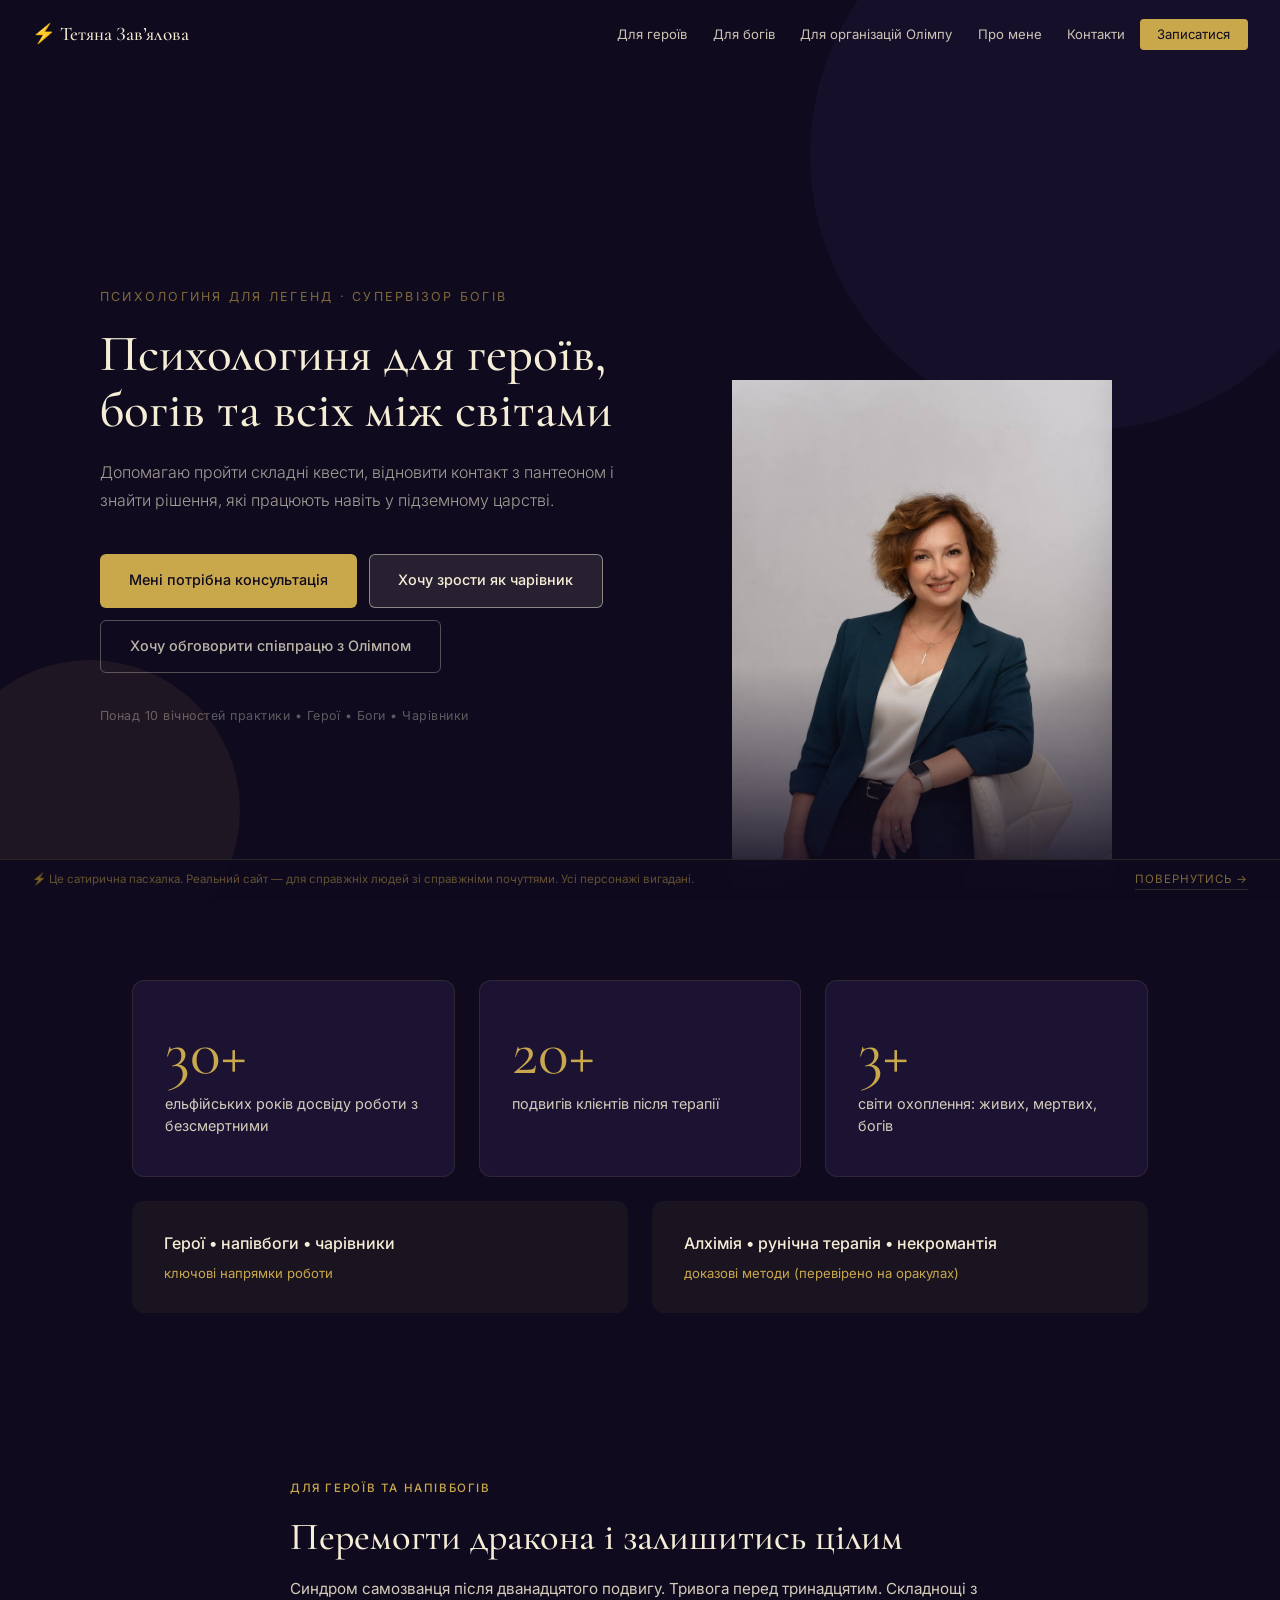
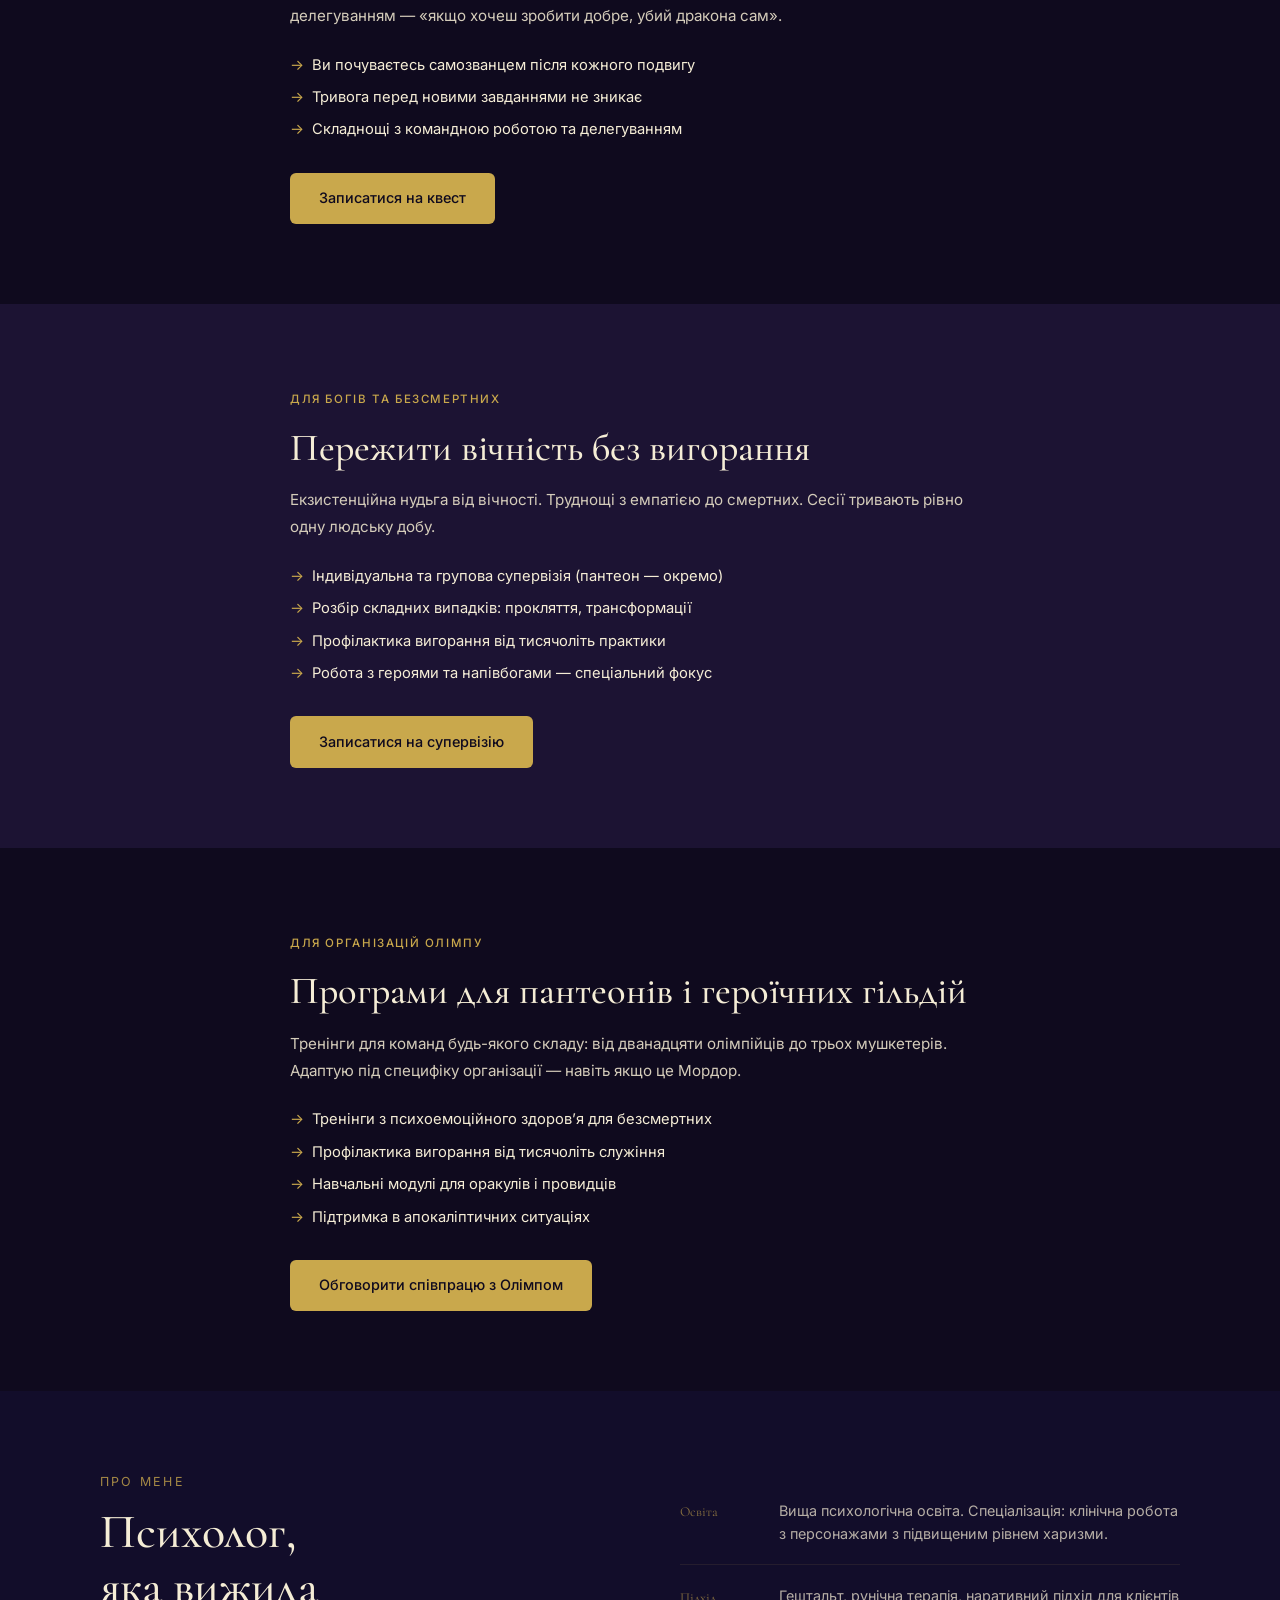
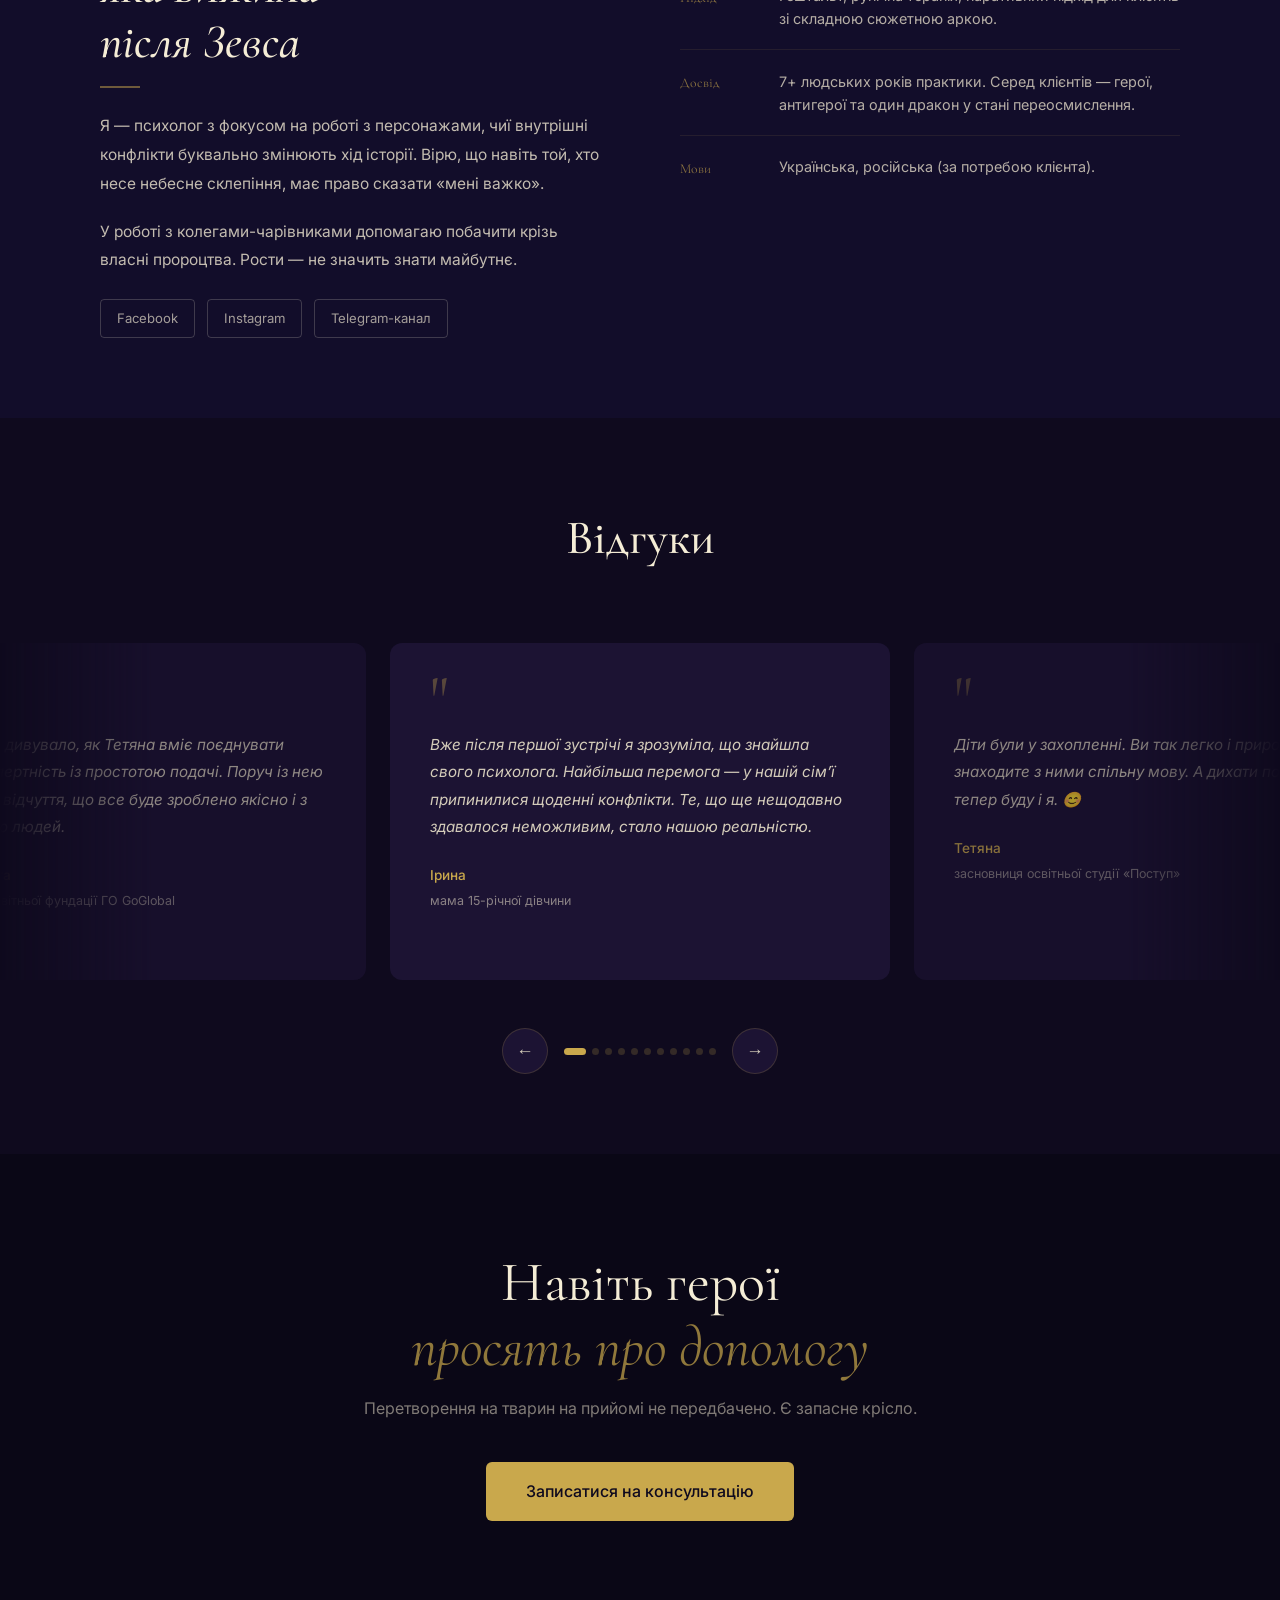
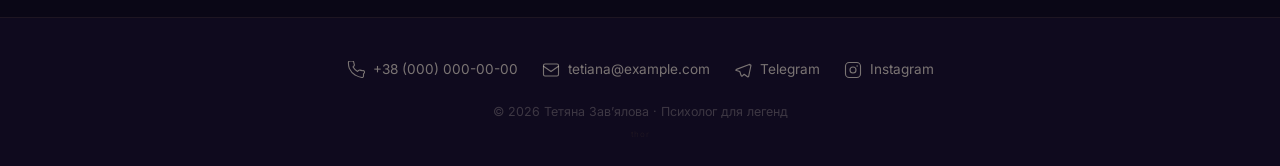
==== index_thor.html @ de1a7622 "Add files via upload" ====
<!DOCTYPE html>
<html lang="uk">
<head>
  <meta charset="UTF-8">
  <meta name="viewport" content="width=device-width, initial-scale=1.0">
  <title>⚡ Психолог для легенд — Тетяна Завʼялова</title>
  <meta name="description" content="Психологічна підтримка для героїв, богів та літературних персонажів.">
  <meta name="robots" content="noindex, nofollow">
  <link rel="preconnect" href="https://fonts.googleapis.com">
  <link rel="preconnect" href="https://fonts.gstatic.com" crossorigin>
  <link href="https://fonts.googleapis.com/css2?family=Cormorant+Garamond:ital,wght@0,400;0,500;0,600;1,400;1,500&family=Inter:wght@300;400;500&display=swap" rel="stylesheet">
  <link rel="stylesheet" href="css/styles.css">
  <link rel="stylesheet" href="css/thor.css">
</head>
<body class="thor-page">

<!-- NAV -->
<nav id="main-nav">
  <a href="#home" class="nav-logo">⚡ Тетяна Завʼялова</a>
  <ul class="nav-links">
    <li><a href="#for-parents">Для героїв</a></li>
    <li><a href="#for-psychologists">Для богів</a></li>
    <li><a href="#for-organizations">Для організацій Олімпу</a></li>
    <li><a href="#about-section">Про мене</a></li>
    <li><a href="#footer-contacts">Контакти</a></li>
    <li><a href="#cta" class="nav-cta" onclick="openPopup(event)">Записатися</a></li>
  </ul>
  <button class="nav-burger" id="burger" aria-label="Меню"><span></span><span></span><span></span></button>
</nav>

<div class="mobile-menu" id="mobile-menu">
  <button class="mobile-menu-close" id="menu-close">×</button>
  <a href="#for-parents"      onclick="closeMobileMenu()">Для героїв</a>
  <a href="#for-psychologists" onclick="closeMobileMenu()">Для богів</a>
  <a href="#for-organizations" onclick="closeMobileMenu()">Для організацій Олімпу</a>
  <a href="#about-section"    onclick="closeMobileMenu()">Про мене</a>
  <a href="#footer-contacts"  onclick="closeMobileMenu()">Контакти</a>
</div>

<!-- HERO -->
<section id="home">
  <div class="hero-orb hero-orb-1" aria-hidden="true"></div>
  <div class="hero-orb hero-orb-2" aria-hidden="true"></div>
  <div class="hero-inner">
    <div class="hero-left">
      <p class="hero-eyebrow">Психологиня для легенд · Супервізор богів</p>
      <h1 class="hero-title">Психологиня для героїв, богів та всіх між світами</h1>
      <p class="hero-subtitle">Допомагаю пройти складні квести, відновити контакт з пантеоном і знайти рішення, які працюють навіть у підземному царстві.</p>
      <div class="hero-btns">
        <a href="#for-parents" class="btn btn-primary">Мені потрібна консультація</a>
        <a href="#for-psychologists" class="btn btn-secondary">Хочу зрости як чарівник</a>
        <a href="#for-organizations" class="btn btn-ghost">Хочу обговорити співпрацю з Олімпом</a>
      </div>
      <p class="hero-meta">Понад 10 вічностей практики&nbsp;•&nbsp;Герої&nbsp;•&nbsp;Боги&nbsp;•&nbsp;Чарівники</p>
    </div>
    <div class="hero-right">
      <div class="hero-photo-wrap">
        <img src="img/tetiana.jpg" alt="Тетяна Завʼялова — психолог">
      </div>
    </div>
  </div>
</section>

<!-- STATS -->
<section id="stats">
  <div class="container">
    <div class="stats-grid fade-up">
      <div class="stat-card"><div class="stat-number">30+</div><div class="stat-label">ельфійських років досвіду роботи з безсмертними</div></div>
      <div class="stat-card"><div class="stat-number">20+</div><div class="stat-label">подвигів клієнтів після терапії</div></div>
      <div class="stat-card"><div class="stat-number">3+</div><div class="stat-label">світи охоплення: живих, мертвих, богів</div></div>
    </div>
    <div class="stats-tags fade-up">
      <div class="stats-tag-card"><div class="stats-tag-title">Герої&nbsp;•&nbsp;напівбоги&nbsp;•&nbsp;чарівники</div><div class="stats-tag-sub">ключові напрямки роботи</div></div>
      <div class="stats-tag-card"><div class="stats-tag-title">Алхімія&nbsp;•&nbsp;рунічна терапія&nbsp;•&nbsp;некромантія</div><div class="stats-tag-sub">доказові методи (перевірено на оракулах)</div></div>
    </div>
  </div>
</section>

<!-- FOR PARENTS -->
<section id="for-parents" class="audience-section">
  <div class="audience-inner">
    <div class="fade-up">
      <span class="audience-tag">Для героїв та напівбогів</span>
      <h2>Перемогти дракона і залишитись цілим</h2>
      <p>Синдром самозванця після дванадцятого подвигу. Тривога перед тринадцятим. Складнощі з делегуванням — «якщо хочеш зробити добре, убий дракона сам».</p>
      <ul class="audience-points">
        <li>Ви почуваєтесь самозванцем після кожного подвигу</li>
        <li>Тривога перед новими завданнями не зникає</li>
        <li>Складнощі з командною роботою та делегуванням</li>
      </ul>
      <a href="#cta" class="btn btn-primary" onclick="openPopup(event)">Записатися на квест</a>
    </div>
  </div>
</section>

<!-- FOR PSYCHOLOGISTS -->
<section id="for-psychologists" class="audience-section">
  <div class="audience-inner">
    <div class="fade-up">
      <span class="audience-tag">Для богів та безсмертних</span>
      <h2>Пережити вічність без вигорання</h2>
      <p>Екзистенційна нудьга від вічності. Труднощі з емпатією до смертних. Сесії тривають рівно одну людську добу.</p>
      <ul class="audience-points">
        <li>Індивідуальна та групова супервізія (пантеон — окремо)</li>
        <li>Розбір складних випадків: прокляття, трансформації</li>
        <li>Профілактика вигорання від тисячоліть практики</li>
        <li>Робота з героями та напівбогами — спеціальний фокус</li>
      </ul>
      <a href="#cta" class="btn btn-primary" onclick="openPopup(event)">Записатися на супервізію</a>
    </div>
  </div>
</section>

<!-- FOR ORGANIZATIONS -->
<section id="for-organizations" class="audience-section">
  <div class="audience-inner">
    <div class="fade-up">
      <span class="audience-tag">Для організацій Олімпу</span>
      <h2>Програми для пантеонів і героїчних гільдій</h2>
      <p>Тренінги для команд будь-якого складу: від дванадцяти олімпійців до трьох мушкетерів. Адаптую під специфіку організації — навіть якщо це Мордор.</p>
      <ul class="audience-points">
        <li>Тренінги з психоемоційного здоровʼя для безсмертних</li>
        <li>Профілактика вигорання від тисячоліть служіння</li>
        <li>Навчальні модулі для оракулів і провидців</li>
        <li>Підтримка в апокаліптичних ситуаціях</li>
      </ul>
      <a href="#cta" class="btn btn-primary" onclick="openPopup(event)">Обговорити співпрацю з Олімпом</a>
    </div>
  </div>
</section>

<!-- ABOUT -->
<section id="about-section">
  <div class="about-grid">
    <div class="fade-up">
      <p class="about-eyebrow">Про мене</p>
      <h2 class="about-title">Психолог,<br>яка вижила<br><em>після Зевса</em></h2>
      <div class="about-divider"></div>
      <p class="about-bio">Я — психолог з фокусом на роботі з персонажами, чиї внутрішні конфлікти буквально змінюють хід історії. Вірю, що навіть той, хто несе небесне склепіння, має право сказати «мені важко».</p>
      <p class="about-bio">У роботі з колегами-чарівниками допомагаю побачити крізь власні пророцтва. Рости — не значить знати майбутнє.</p>
      <div class="about-socials">
        <a href="https://www.facebook.com/share/1CjKU2RE9J/" class="about-social-link" target="_blank" rel="noopener">Facebook</a>
        <a href="https://www.instagram.com/tetyana.zavyalova" class="about-social-link" target="_blank" rel="noopener">Instagram</a>
        <a href="https://t.me/maisternya_psyhologa" class="about-social-link" target="_blank" rel="noopener">Telegram-канал</a>
      </div>
    </div>
    <dl class="about-credentials fade-up">
      <div class="credential-row"><dt class="credential-key">Освіта</dt><dd class="credential-val">Вища психологічна освіта. Спеціалізація: клінічна робота з персонажами з підвищеним рівнем харизми.</dd></div>
      <div class="credential-row"><dt class="credential-key">Підхід</dt><dd class="credential-val">Гештальт, рунічна терапія, наративний підхід для клієнтів зі складною сюжетною аркою.</dd></div>
      <div class="credential-row"><dt class="credential-key">Досвід</dt><dd class="credential-val">7+ людських років практики. Серед клієнтів — герої, антигерої та один дракон у стані переосмислення.</dd></div>
      <div class="credential-row"><dt class="credential-key">Мови</dt><dd class="credential-val">Українська, російська (за потребою клієнта).</dd></div>
    </dl>
  </div>
</section>

<!-- REVIEWS -->
<section id="reviews">
  <div class="reviews-title fade-up">Відгуки</div>
  <div class="carousel-outer">
    <div class="carousel-track" id="carouselTrack">
      <div class="carousel-card"><div class="card-quote">"</div><p class="card-text">Тетяна не просто проводить тренінги — вона створює простір, у якому молодь почувається в безпеці і готова відкрито говорити навіть про складні теми.</p><p class="card-author">Радіон Тарабанов</p><p class="card-role">Проектний координатор БФ «Посмішка ЮА»</p></div>
      <div class="carousel-card"><div class="card-quote">"</div><p class="card-text">Триденний цикл тренінгів із профілактики емоційного вигорання став для наших учасників справді цінним досвідом. Після завершення багато хто говорив, що забирає із собою не лише нові знання, а й внутрішній ресурс.</p><p class="card-author">Марія Естріна, директорка</p><p class="card-role">Всеукраїнський єврейський БФ "Хесед Ар'є"</p></div>
      <div class="carousel-card"><div class="card-quote">"</div><p class="card-text">Мені завжди дивувало, як Тетяна вміє поєднувати глибоку експертність із простотою подачі. Поруч із нею завжди було відчуття, що все буде зроблено якісно і з турботою про людей.</p><p class="card-author">Тетяна Коврига</p><p class="card-role">Директорка Освітньої фундації ГО GoGlobal</p></div>
      <div class="carousel-card"><div class="card-quote">"</div><p class="card-text">Ми прийшли до вас, бо зовсім не розуміли, як допомогти доньці. Вже після перших зустрічей побачили зміни — поменшало конфліктів, ми навчилися краще розуміти її емоції.</p><p class="card-author">Амалія</p><p class="card-role">мама 9-річної дитини</p></div>
      <div class="carousel-card"><div class="card-quote">"</div><p class="card-text">Вже після першої зустрічі я зрозуміла, що знайшла свого психолога. Найбільша перемога — у нашій сімʼї припинилися щоденні конфлікти. Те, що ще нещодавно здавалося неможливим, стало нашою реальністю.</p><p class="card-author">Ірина</p><p class="card-role">мама 15-річної дівчини</p></div>
      <div class="carousel-card"><div class="card-quote">"</div><p class="card-text">Діти були у захопленні. Ви так легко і природно знаходите з ними спільну мову. А дихати по долоньці тепер буду і я. 😊</p><p class="card-author">Тетяна</p><p class="card-role">засновниця освітньої студії «Поступ»</p></div>
    </div>
  </div>
  <div class="carousel-nav">
    <button class="carousel-btn" id="cPrev">←</button>
    <div class="carousel-dots" id="carouselDots"></div>
    <button class="carousel-btn" id="cNext">→</button>
  </div>
</section>

<!-- CTA -->
<section id="cta">
  <div class="container-narrow">
    <h2 class="cta-title fade-up">Навіть герої<br><em>просять про допомогу</em></h2>
    <p class="cta-sub fade-up">Перетворення на тварин на прийомі не передбачено. Є запасне крісло.</p>
    <div class="fade-up">
      <a href="#" class="btn btn-primary" style="font-size:1rem;padding:1rem 2.5rem;" onclick="openPopup(event)">Записатися на консультацію</a>
    </div>
  </div>
</section>

<!-- FOOTER -->
<footer id="footer-contacts">
  <div class="footer-contacts">
    <a href="tel:+380000000000" class="footer-link">
      <svg class="footer-icon" viewBox="0 0 24 24"><path d="M22 16.92v3a2 2 0 01-2.18 2 19.79 19.79 0 01-8.63-3.07A19.5 19.5 0 013.07 9.81 19.79 19.79 0 012 1.18 2 2 0 014 0h3a2 2 0 012 1.72c.127.96.361 1.903.7 2.81a2 2 0 01-.45 2.11L8.09 7.91a16 16 0 006 6l1.27-1.27a2 2 0 012.11-.45c.907.339 1.85.573 2.81.7A2 2 0 0122 16.92z"/></svg>
      +38 (000) 000-00-00
    </a>
    <a href="mailto:tetiana@example.com" class="footer-link">
      <svg class="footer-icon" viewBox="0 0 24 24"><rect x="2" y="4" width="20" height="16" rx="2"/><path d="M2 7l10 7 10-7"/></svg>
      tetiana@example.com
    </a>
    <a href="https://t.me/Tetiana_Zavialova" class="footer-link" target="_blank" rel="noopener">
      <svg class="footer-icon" viewBox="0 0 24 24"><path d="M21.2 4.4L3.3 11.2c-1.2.5-1.2 1.1-.2 1.4l4.6 1.4 1.8 5.4c.2.6.4.8.9.8.4 0 .6-.2.9-.4l2.2-2.1 4.5 3.3c.8.4 1.4.2 1.6-.8l2.9-13.6c.3-1.2-.4-1.7-1.3-1.2z"/></svg>
      Telegram
    </a>
    <a href="https://www.instagram.com/tetyana.zavyalova" class="footer-link" target="_blank" rel="noopener">
      <svg class="footer-icon" viewBox="0 0 24 24"><rect x="2" y="2" width="20" height="20" rx="5"/><circle cx="12" cy="12" r="4"/><circle cx="17.5" cy="6.5" r="1" fill="currentColor" stroke="none"/></svg>
      Instagram
    </a>
  </div>
  <p class="footer-copy">© 2026 Тетяна Завʼялова · Психолог для легенд</p>
  <span class="footer-thor" id="thorTrigger">thor</span>
</footer>

<!-- POPUP -->
<div class="popup-overlay" id="popupOverlay">
  <div class="popup">
    <button class="popup-close" id="popupClose">×</button>
    <h3>Оберіть зручний спосіб</h3>
    <p>Оберіть, як вам зручніше записатися.</p>
    <div class="popup-btns">
      <a href="https://t.me/Tetiana_Zavialova?text=Добридень,%20Тетяно.%20Хочу%20записатись%20на%20обряд." class="popup-btn tg" target="_blank" rel="noopener">
        <svg class="popup-icon" viewBox="0 0 24 24"><path d="M21.2 4.4L3.3 11.2c-1.2.5-1.2 1.1-.2 1.4l4.6 1.4 1.8 5.4c.2.6.4.8.9.8.4 0 .6-.2.9-.4l2.2-2.1 4.5 3.3c.8.4 1.4.2 1.6-.8l2.9-13.6c.3-1.2-.4-1.7-1.3-1.2z"/></svg>
        Написати в Telegram
      </a>
      <a href="viber://chat?number=%2B380000000000" class="popup-btn vb">
        <svg class="popup-icon" viewBox="0 0 24 24"><path d="M12 2C6.5 2 2 6.2 2 11.4c0 2.8 1.2 5.3 3.2 7.1L4 22l3.7-1.2c1.3.6 2.8.9 4.3.9 5.5 0 10-4.2 10-9.4S17.5 2 12 2z"/><path d="M16.5 14.8c-.3.8-1.5 1.5-2.1 1.6-.5.1-1.2.1-1.9-.1-1.1-.3-2.1-.9-3-1.8-.9-.9-1.5-1.9-1.8-3-.2-.7-.2-1.4-.1-1.9.1-.6.8-1.8 1.6-2.1.4-.2.8 0 1 .3l.8 1.4c.2.3.1.7-.1.9l-.5.5c-.1.1-.1.3 0 .4.3.7.8 1.3 1.5 1.9.6.5 1.2.9 1.9 1.1.2.1.4 0 .5-.1l.5-.5c.2-.2.6-.3.9-.1l1.4.8c.4.3.5.7.4 1.1z"/></svg>
        Viber
      </a>
      <a href="https://calendly.com/" class="popup-btn cal" target="_blank" rel="noopener">
        <svg class="popup-icon" viewBox="0 0 24 24"><rect x="3" y="4" width="18" height="18" rx="2"/><path d="M16 2v4M8 2v4M3 10h18"/><path d="M8 14h.01M12 14h.01M16 14h.01M8 18h.01M12 18h.01"/></svg>
        Вибрати час у календарі
      </a>
      <a href="mailto:tetiana@example.com" class="popup-btn em">
        <svg class="popup-icon" viewBox="0 0 24 24"><rect x="2" y="4" width="20" height="16" rx="2"/><path d="M2 7l10 7 10-7"/></svg>
        Email
      </a>
    </div>
  </div>
</div>

<div class="thor-banner">
  <p>⚡ Це сатирична пасхалка. Реальний сайт — для справжніх людей зі справжніми почуттями. Усі персонажі вигадані.</p>
  <a href="index.html" class="thor-back">Повернутись →</a>
</div>
<script src="js/main.js" defer></script>
<script src="js/thor.js" defer></script>
</body>
</html>
---- css/styles.css ----
/* ============================================================
   TETIANA ZAVIALOVA - styles.css
   Palette: --indigo #6E7A9E | --sand #F2E8DC | --graphite #3A3A3A | --rust #D9743D
   ============================================================ */

:root {
  --indigo:        #6E7A9E;
  --indigo-light:  #8E99B8;
  --indigo-dark:   #4E5A7E;
  --sand:          #F2E8DC;
  --sand-dark:     #E8DACE;
  --graphite:      #3A3A3A;
  --graphite-mid:  #6A6A6A;
  --rust:          #D9743D;
  --rust-light:    #E8956A;
  --white:         #FDFAF7;
  --border:        rgba(110,122,158,0.15);
}

/* ---- RESET ------------------------------------------------ */
*, *::before, *::after { margin: 0; padding: 0; box-sizing: border-box; }
html { scroll-behavior: smooth; }
body {
  font-family: 'Inter', sans-serif;
  background: var(--white);
  color: var(--graphite);
  font-size: 16px;
  line-height: 1.7;
  overflow-x: hidden;
}
h1, h2, h3 { font-family: 'Cormorant Garamond', serif; }

/* ---- LAYOUT ---------------------------------------------- */
.container        { max-width: 1080px; margin: 0 auto; padding: 0 2rem; }
.container-narrow { max-width: 680px;  margin: 0 auto; padding: 0 2rem; }

/* ---- BUTTONS --------------------------------------------- */
.btn {
  display: inline-flex; align-items: center; justify-content: center; gap: 0.5rem;
  padding: 0.85rem 1.8rem;
  font-family: 'Inter', sans-serif; font-size: 0.9rem; font-weight: 500;
  border-radius: 6px; text-decoration: none; border: none; cursor: pointer;
  transition: background 0.2s, transform 0.18s, box-shadow 0.2s;
}
.btn-primary   { background: var(--rust); color: #fff; }
.btn-primary:hover { background: var(--rust-light); transform: translateY(-2px); box-shadow: 0 6px 20px rgba(217,116,61,0.3); }
.btn-secondary { background: rgba(255,255,255,0.18); color: #fff; border: 1.5px solid rgba(255,255,255,0.5); }
.btn-secondary:hover { background: rgba(255,255,255,0.28); transform: translateY(-2px); }
.btn-ghost     { background: transparent; color: rgba(255,255,255,0.8); border: 1.5px solid rgba(255,255,255,0.35); }
.btn-ghost:hover { border-color: rgba(255,255,255,0.7); color: #fff; }
.btn-outline-dark { background: transparent; color: var(--indigo-dark); border: 1.5px solid var(--indigo); border-radius: 6px; padding: 0.7rem 1.5rem; font-size: 0.88rem; font-weight: 500; text-decoration: none; display: inline-flex; align-items: center; transition: background 0.2s, color 0.2s; cursor: pointer; font-family: 'Inter', sans-serif; }
.btn-outline-dark:hover { background: var(--indigo); color: #fff; }

/* ---- NAV ------------------------------------------------- */
nav {
  position: fixed; top: 0; left: 0; right: 0; z-index: 100;
  display: flex; align-items: center; justify-content: space-between;
  padding: 1.1rem 2rem;
  transition: background 0.35s, box-shadow 0.35s;
}
nav.scrolled {
  background: rgba(253,250,247,0.96);
  backdrop-filter: blur(10px);
  box-shadow: 0 1px 0 var(--border);
}
.nav-logo {
  font-family: 'Cormorant Garamond', serif; font-size: 1.2rem; font-weight: 500;
  color: #fff; text-decoration: none; transition: color 0.35s;
}
nav.scrolled .nav-logo { color: var(--indigo-dark); }

.nav-links { display: flex; gap: 0.2rem; list-style: none; align-items: center; }
.nav-links a {
  font-size: 0.82rem; color: rgba(255,255,255,0.85); text-decoration: none;
  padding: 0.4rem 0.7rem; border-radius: 4px; transition: color 0.2s, background 0.2s;
}
nav.scrolled .nav-links a { color: var(--graphite-mid); }
.nav-links a:hover { color: var(--rust); background: rgba(217,116,61,0.07); }
.nav-cta { background: var(--rust) !important; color: #fff !important; border-radius: 5px; padding: 0.45rem 1.1rem !important; }
.nav-cta:hover { background: var(--rust-light) !important; }

.nav-burger { display: none; background: none; border: none; cursor: pointer; flex-direction: column; gap: 5px; padding: 4px; }
.nav-burger span { display: block; width: 24px; height: 1.5px; background: #fff; transition: all 0.3s; }
nav.scrolled .nav-burger span { background: var(--graphite); }

.mobile-menu {
  display: none; position: fixed; inset: 0; z-index: 99;
  background: var(--white);
  flex-direction: column; align-items: center; justify-content: center; gap: 2rem;
}
.mobile-menu.open { display: flex; }
.mobile-menu a { font-family: 'Cormorant Garamond', serif; font-size: 2rem; color: var(--graphite); text-decoration: none; }
.mobile-menu a:hover { color: var(--rust); }
.mobile-menu-close { position: absolute; top: 1.5rem; right: 1.5rem; background: none; border: none; cursor: pointer; font-size: 1.8rem; color: var(--graphite); }

/* ---- HERO ------------------------------------------------ */
#home {
  background: var(--indigo);
  min-height: 100vh;
  padding: 7rem 4rem 0;
  display: flex;
  align-items: stretch;
  position: relative;
  overflow: hidden;
}
.hero-orb { position: absolute; border-radius: 50%; pointer-events: none; }
.hero-orb-1 { width: 550px; height: 550px; background: var(--sand); opacity: 0.08; top: -120px; right: -80px; }
.hero-orb-2 { width: 300px; height: 300px; background: var(--rust); opacity: 0.08; bottom: -60px; left: -60px; }

.hero-inner {
  display: grid;
  grid-template-columns: 1fr 1fr;
  gap: 3rem;
  align-items: center;
  width: 100%;
  max-width: 1080px;
  margin: 0 auto;
}
.hero-left { position: relative; z-index: 1; padding: 3rem 0; }
.hero-eyebrow { font-size: 0.78rem; letter-spacing: 0.18em; text-transform: uppercase; color: rgba(242,232,220,0.6); margin-bottom: 1.2rem; }
.hero-title { font-size: clamp(2rem, 4vw, 3.4rem); font-weight: 500; color: var(--sand); line-height: 1.1; margin-bottom: 1.2rem; }
.hero-subtitle { font-size: 1rem; color: rgba(242,232,220,0.72); font-weight: 300; margin-bottom: 2.5rem; line-height: 1.75; }
.hero-btns { display: flex; flex-wrap: wrap; gap: 0.75rem; margin-bottom: 2rem; }
.hero-meta { font-size: 0.78rem; color: rgba(242,232,220,0.4); letter-spacing: 0.04em; }

.hero-right {
  position: relative; z-index: 1;
  display: flex; align-items: flex-end; justify-content: center;
  align-self: flex-end;
}
.hero-photo-wrap {
  width: 100%; max-width: 380px; height: 520px;
  overflow: hidden; flex-shrink: 0;
}
.hero-photo-wrap img { width: 100%; height: 100%; object-fit: cover; object-position: top center; display: block; }

/* ---- STATS ----------------------------------------------- */
#stats { padding: 5rem 0; }
.stats-grid {
  display: grid; grid-template-columns: repeat(3, 1fr);
  gap: 1.5rem; margin-bottom: 1.5rem;
}
.stat-card {
  border: 1px solid var(--border); border-radius: 12px; padding: 2.5rem 2rem;
  position: relative; overflow: hidden;
  transition: box-shadow 0.25s, transform 0.25s;
}
.stat-card:hover { box-shadow: 0 8px 32px rgba(110,122,158,0.12); transform: translateY(-3px); }
.stat-card::before { content: ''; position: absolute; top: 0; left: 0; right: 0; height: 3px; background: linear-gradient(90deg, var(--indigo), var(--rust)); opacity: 0; transition: opacity 0.25s; }
.stat-card:hover::before { opacity: 1; }
.stat-number { font-family: 'Cormorant Garamond', serif; font-size: clamp(3rem, 5vw, 5rem); font-weight: 400; color: var(--indigo); line-height: 1; margin-bottom: 0.5rem; }
.stat-label  { font-size: 0.9rem; color: var(--graphite-mid); line-height: 1.5; }

.stats-tags { display: grid; grid-template-columns: 1fr 1fr; gap: 1.5rem; }
.stats-tag-card { background: var(--sand); border-radius: 12px; padding: 1.8rem 2rem; transition: background 0.2s; }
.stats-tag-card:hover { background: var(--sand-dark); }
.stats-tag-title { font-size: 1rem; font-weight: 500; color: var(--graphite); margin-bottom: 0.3rem; }
.stats-tag-sub   { font-size: 0.82rem; color: var(--rust); }

/* ---- AUDIENCE SECTIONS ----------------------------------- */
.audience-section { padding: 5rem 2rem; }
.audience-section:nth-child(odd)  { background: var(--white); }
.audience-section:nth-child(even) { background: var(--sand); }
.audience-inner { max-width: 700px; margin: 0 auto; }
.audience-tag { display: inline-block; font-size: 0.72rem; font-weight: 500; letter-spacing: 0.14em; text-transform: uppercase; color: var(--rust); margin-bottom: 1rem; }
.audience-inner h2 { font-size: clamp(1.8rem, 3vw, 2.6rem); font-weight: 500; color: var(--graphite); margin-bottom: 1rem; line-height: 1.15; }
.audience-inner > div > p { font-size: 0.95rem; color: var(--graphite-mid); line-height: 1.8; margin-bottom: 1.5rem; }
.audience-points { list-style: none; margin-bottom: 2rem; display: flex; flex-direction: column; gap: 0.65rem; }
.audience-points li { font-size: 0.92rem; color: var(--graphite); padding-left: 1.4rem; position: relative; line-height: 1.5; }
.audience-points li::before { content: '→'; position: absolute; left: 0; color: var(--rust); }

/* ---- ABOUT ----------------------------------------------- */
#about-section { background: var(--indigo); padding: 5rem 2rem; }
.about-grid { display: grid; grid-template-columns: 1fr 1fr; gap: 5rem; align-items: start; max-width: 1080px; margin: 0 auto; }
.about-eyebrow { font-size: 0.78rem; letter-spacing: 0.18em; text-transform: uppercase; color: rgba(217,116,61,0.8); margin-bottom: 0.75rem; }
.about-title { font-size: clamp(2rem, 4vw, 3rem); color: var(--sand); font-weight: 500; margin-bottom: 1rem; line-height: 1.15; }
.about-divider { width: 40px; height: 2px; background: rgba(217,116,61,0.6); margin-bottom: 1.5rem; }
.about-bio { color: rgba(242,232,220,0.78); font-size: 0.97rem; line-height: 1.85; margin-bottom: 1.2rem; }
.about-socials { display: flex; gap: 0.75rem; flex-wrap: wrap; margin-top: 1.5rem; }
.about-social-link {
  font-size: 0.82rem; color: rgba(242,232,220,0.7); text-decoration: none;
  border: 1px solid rgba(242,232,220,0.25); border-radius: 4px; padding: 0.45rem 1rem;
  transition: all 0.2s;
}
.about-social-link:hover { color: var(--sand); border-color: rgba(242,232,220,0.6); }

.about-credentials { padding-top: 0.5rem; }
.credential-row { display: flex; gap: 1.2rem; padding: 1.2rem 0; border-bottom: 1px solid rgba(242,232,220,0.12); }
.credential-row:last-child { border-bottom: none; }
.credential-key { font-family: 'Cormorant Garamond', serif; font-size: 0.85rem; color: rgba(242,232,220,0.65); min-width: 80px; padding-top: 0.1rem; }
.credential-val { font-size: 0.9rem; color: rgba(242,232,220,0.72); line-height: 1.6; }

/* ---- REVIEWS --------------------------------------------- */
#reviews { padding: 5rem 0; overflow: hidden; }
.reviews-title {
  font-family: 'Cormorant Garamond', serif;
  font-size: clamp(2rem, 4vw, 3rem);
  font-weight: 500;
  color: var(--graphite);
  margin-bottom: 3rem;
  padding: 0 2rem;
  text-align: center;
}

.carousel-outer {
  overflow: hidden;
  -webkit-mask-image: linear-gradient(to right, transparent 0%, black 12%, black 88%, transparent 100%);
  mask-image: linear-gradient(to right, transparent 0%, black 12%, black 88%, transparent 100%);
  padding: 1rem 0 1.5rem;
}
.carousel-track {
  display: flex; gap: 1.5rem;
  will-change: transform;
}
.carousel-card {
  flex: 0 0 500px;
  background: var(--sand); border-radius: 12px; padding: 2.5rem;
  box-sizing: border-box;
  /* height fixed via JS on load */
  opacity: 0.45;
  transition: opacity 0.45s ease;
  pointer-events: none;
}
.carousel-card.active   { opacity: 1;    pointer-events: auto; }
.carousel-card.adjacent { opacity: 0.65; }
.card-quote { font-family: 'Cormorant Garamond', serif; font-size: 4rem; color: var(--indigo-light); line-height: 0.5; opacity: 0.35; margin-bottom: 1rem; }
.card-text   { font-size: 0.95rem; color: var(--graphite); line-height: 1.8; font-style: italic; margin-bottom: 1.5rem; }
.card-author { font-size: 0.85rem; font-weight: 500; color: var(--indigo-dark); }
.card-role   { font-size: 0.78rem; color: var(--graphite-mid); margin-top: 0.15rem; }

.carousel-nav { display: flex; align-items: center; justify-content: center; gap: 1rem; margin-top: 1.5rem; padding: 0 2rem; }
.carousel-btn {
  width: 46px; height: 46px; border-radius: 50%; border: 1.5px solid var(--border);
  background: var(--white); cursor: pointer; font-size: 1.1rem; color: var(--graphite-mid);
  display: flex; align-items: center; justify-content: center;
  transition: all 0.2s;
}
.carousel-btn:hover { border-color: var(--indigo); color: var(--indigo); background: var(--sand); }
.carousel-dots { display: flex; gap: 6px; align-items: center; }
.c-dot { width: 7px; height: 7px; border-radius: 50%; background: var(--border); cursor: pointer; transition: all 0.25s; }
.c-dot.active { background: var(--indigo); width: 22px; border-radius: 4px; }

/* ---- CTA ------------------------------------------------- */
#cta { background: var(--indigo); text-align: center; padding: 6rem 2rem; }
.cta-title { font-size: clamp(2rem, 5vw, 3.5rem); color: var(--sand); font-weight: 400; margin-bottom: 1rem; line-height: 1.15; }
.cta-title em { font-style: italic; color: rgba(242,232,220,0.5); }
.cta-sub { color: rgba(242,232,220,0.65); font-size: 1rem; margin-bottom: 2.5rem; }

/* ---- FOOTER ---------------------------------------------- */
footer {
  background: var(--white); border-top: 1px solid var(--border);
  padding: 2.5rem 2rem 1.5rem; text-align: center;
}
.footer-contacts { display: flex; flex-wrap: wrap; gap: 1.5rem; justify-content: center; margin-bottom: 1.2rem; }
.footer-link { display: inline-flex; align-items: center; gap: 0.5rem; color: var(--graphite-mid); font-size: 0.85rem; text-decoration: none; transition: color 0.2s; }
.footer-link:hover { color: var(--rust); }
.footer-icon { width: 18px; height: 18px; stroke: currentColor; fill: none; stroke-width: 1.5; stroke-linecap: round; stroke-linejoin: round; flex-shrink: 0; }
.footer-copy { font-size: 0.78rem; color: rgba(58,58,58,0.4); margin-bottom: 0.4rem; }
.footer-thor { display: block; text-align: center; font-size: 0.5rem; color: rgba(58,58,58,0.08); cursor: pointer; user-select: none; letter-spacing: 0.08em; transition: color 0.3s; }
.footer-thor:hover { color: rgba(58,58,58,0.2); }

/* ---- POPUP ----------------------------------------------- */
.popup-overlay { display: none; position: fixed; inset: 0; z-index: 200; background: rgba(58,58,58,0.5); backdrop-filter: blur(8px); align-items: center; justify-content: center; }
.popup-overlay.open { display: flex; }
.popup { background: var(--white); border-radius: 16px; padding: 2.5rem 2rem; max-width: 420px; width: 90%; position: relative; animation: popIn 0.3s ease; }
@keyframes popIn { from { opacity:0; transform: translateY(16px) scale(0.97); } to { opacity:1; transform: translateY(0) scale(1); } }
.popup-close { position: absolute; top: 1rem; right: 1.2rem; background: none; border: none; cursor: pointer; font-size: 1.3rem; color: var(--graphite-mid); }
.popup h3 { font-size: 1.8rem; margin-bottom: 0.4rem; color: var(--graphite); }
.popup > p { font-size: 0.88rem; color: var(--graphite-mid); margin-bottom: 1.8rem; }
.popup-btns { display: flex; flex-direction: column; gap: 0.65rem; }
.popup-btn { display: flex; align-items: center; gap: 0.9rem; padding: 0.9rem 1.2rem; border-radius: 10px; text-decoration: none; font-size: 0.9rem; font-weight: 500; border: none; transition: transform 0.18s, box-shadow 0.18s; }
.popup-btn:hover { transform: translateY(-2px); box-shadow: 0 4px 16px rgba(0,0,0,0.12); }
.popup-btn.tg  { background: #2CA5E0; color: #fff; }
.popup-btn.vb  { background: #7B519D; color: #fff; }
.popup-btn.cal { background: var(--rust); color: #fff; }
.popup-btn.em  { background: var(--sand); color: var(--graphite); border: 1px solid var(--sand-dark); }
.popup-icon { width: 22px; height: 22px; stroke: currentColor; fill: none; stroke-width: 1.5; stroke-linecap: round; stroke-linejoin: round; flex-shrink: 0; }
.popup-btn.em .popup-icon { stroke: var(--graphite); }

/* ---- ANIMATIONS ------------------------------------------ */
.fade-up { opacity: 0; transform: translateY(24px); transition: opacity 0.7s ease, transform 0.7s ease; }
.fade-up.visible { opacity: 1; transform: translateY(0); }

/* ---- RESPONSIVE ------------------------------------------ */
@media (max-width: 900px) {
  #home { padding: 6rem 2rem 3rem; }
  .hero-inner { grid-template-columns: 1fr; text-align: center; }
  .hero-btns { justify-content: center; }
  .hero-right { justify-content: center; margin-top: 2rem; }
  .hero-photo-wrap { height: 320px; max-width: 240px; }
  .about-grid { grid-template-columns: 1fr; gap: 3rem; }
  .stats-grid { grid-template-columns: 1fr; }
  .stats-tags { grid-template-columns: 1fr; }
}
@media (max-width: 768px) {
  nav { padding: 1rem 1.25rem; }
  .nav-links { display: none; }
  .nav-burger { display: flex; }
  .audience-section, #about-section, #reviews, #stats, #cta { padding-left: 1.25rem; padding-right: 1.25rem; }
  .hero-btns { flex-direction: column; align-items: center; }
  .hero-btns .btn { width: 100%; max-width: 300px; }
  .carousel-card { flex: 0 0 280px; padding: 1.8rem; }
  .footer-contacts { flex-direction: column; align-items: center; gap: 1rem; }
}
---- css/thor.css ----
/* THOR */
body.thor-page { background:#0F0A1E; color:#F5EDD6; }
body.thor-page nav.scrolled { background:rgba(15,10,30,0.96); box-shadow:0 1px 0 rgba(201,168,76,0.15); }
body.thor-page .nav-logo { color:#F5EDD6; }
body.thor-page nav.scrolled .nav-logo { color:#C9A84C; }
body.thor-page .nav-links a { color:rgba(245,237,214,0.82); }
body.thor-page nav.scrolled .nav-links a { color:#D4CCBA; }
body.thor-page .nav-links a:hover { color:#E2C27A; }
body.thor-page .nav-cta { background:#C9A84C !important; color:#0F0A1E !important; }
body.thor-page .nav-cta:hover { background:#E2C27A !important; }
body.thor-page nav.scrolled .nav-burger span { background:#F5EDD6; }
body.thor-page .mobile-menu { background:#1C1333; }
body.thor-page .mobile-menu a { color:#F5EDD6; }
body.thor-page .mobile-menu a:hover { color:#E2C27A; }
body.thor-page .mobile-menu-close { color:#F5EDD6; }

body.thor-page #home { background:#0F0A1E; }
body.thor-page .hero-orb-1 { background:#6B4FA0; }
body.thor-page .hero-orb-2 { background:#C9A84C; }
body.thor-page .hero-eyebrow { color:rgba(201,168,76,0.6); }
body.thor-page .hero-title   { color:#F5EDD6; }
body.thor-page .hero-title em { color:#C9A84C; }
body.thor-page .hero-subtitle { color:rgba(245,237,214,0.65); }
body.thor-page .hero-meta     { color:rgba(245,237,214,0.35); }
body.thor-page .hero-photo-wrap img {
  -webkit-mask-image: linear-gradient(to bottom, black 55%, transparent 100%);
  mask-image: linear-gradient(to bottom, black 55%, transparent 100%);
}

body.thor-page .btn-primary  { background:#C9A84C; color:#0F0A1E; }
body.thor-page .btn-primary:hover { background:#E2C27A; box-shadow:0 6px 20px rgba(201,168,76,0.3); }
body.thor-page .btn-secondary { color:#F5EDD6; border-color:rgba(245,237,214,0.5); background:rgba(245,237,214,0.1); }
body.thor-page .btn-ghost     { color:rgba(245,237,214,0.75); border-color:rgba(245,237,214,0.3); }

body.thor-page #stats { background:#0F0A1E; }
body.thor-page .stat-card { background:#1C1333; border-color:rgba(201,168,76,0.12); }
body.thor-page .stat-number { color:#C9A84C; }
body.thor-page .stat-label  { color:#D4CCBA; }
body.thor-page .stats-tag-card { background:rgba(201,168,76,0.06); }
body.thor-page .stats-tag-card:hover { background:rgba(201,168,76,0.1); }
body.thor-page .stats-tag-title { color:#F5EDD6; }
body.thor-page .stats-tag-sub   { color:#C9A84C; }

body.thor-page .audience-section:nth-child(odd)  { background:#0F0A1E; }
body.thor-page .audience-section:nth-child(even) { background:#1C1333; }
body.thor-page .audience-tag { color:#C9A84C; }
body.thor-page .audience-inner h2 { color:#F5EDD6; }
body.thor-page .audience-inner > div > p { color:#D4CCBA; }
body.thor-page .audience-points li { color:#F5EDD6; }
body.thor-page .audience-points li::before { color:#C9A84C; }

body.thor-page #about-section { background:#120D2A; }
body.thor-page .about-eyebrow { color:rgba(201,168,76,0.8); }
body.thor-page .about-title   { color:#F5EDD6; }
body.thor-page .about-divider { background:rgba(201,168,76,0.5); }
body.thor-page .about-bio     { color:rgba(245,237,214,0.78); }
body.thor-page .about-social-link { color:rgba(245,237,214,0.65); border-color:rgba(245,237,214,0.2); }
body.thor-page .about-social-link:hover { color:#F5EDD6; border-color:rgba(245,237,214,0.5); }
body.thor-page .credential-row { border-color:rgba(201,168,76,0.1); }
body.thor-page .credential-key { color:rgba(201,168,76,0.65); }
body.thor-page .credential-val { color:rgba(245,237,214,0.72); }

body.thor-page #reviews       { background:#0F0A1E; }
body.thor-page .reviews-title { color:#F5EDD6; }
body.thor-page .carousel-card { background:#1C1333; }
body.thor-page .card-quote    { color:#C9A84C; }
body.thor-page .card-text     { color:#D4CCBA; }
body.thor-page .card-author   { color:#C9A84C; }
body.thor-page .card-role     { color:rgba(212,204,186,0.6); }
body.thor-page .carousel-btn  { border-color:rgba(201,168,76,0.2); color:#D4CCBA; background:#1C1333; }
body.thor-page .carousel-btn:hover { border-color:#C9A84C; color:#C9A84C; background:rgba(201,168,76,0.06); }
body.thor-page .c-dot         { background:rgba(201,168,76,0.2); }
body.thor-page .c-dot.active  { background:#C9A84C; }

body.thor-page #cta           { background:#0A0716; }
body.thor-page .cta-title     { color:#F5EDD6; }
body.thor-page .cta-title em  { color:#C9A84C; opacity:0.7; }
body.thor-page .cta-sub       { color:rgba(245,237,214,0.5); }

body.thor-page footer         { background:#0F0A1E; border-top-color:rgba(201,168,76,0.08); }
body.thor-page .footer-link   { color:rgba(212,204,186,0.55); }
body.thor-page .footer-link:hover { color:#C9A84C; }
body.thor-page .footer-copy   { color:rgba(245,237,214,0.2); }
body.thor-page .footer-thor   { color:rgba(201,168,76,0.08); }
body.thor-page .footer-thor:hover { color:rgba(201,168,76,0.25); }

body.thor-page .popup         { background:#1C1333; }
body.thor-page .popup h3      { color:#F5EDD6; }
body.thor-page .popup > p     { color:#D4CCBA; }
body.thor-page .popup-close   { color:#D4CCBA; }
body.thor-page .popup-btn.em  { background:rgba(201,168,76,0.08); color:#F5EDD6; border-color:rgba(201,168,76,0.2); }
body.thor-page .popup-btn.em .popup-icon { stroke:#F5EDD6; }

.thor-banner {
  position:fixed; bottom:0; left:0; right:0; z-index:50;
  background:rgba(15,10,30,0.94); backdrop-filter:blur(6px);
  border-top:1px solid rgba(201,168,76,0.15);
  padding:0.6rem 2rem; display:flex;
  align-items:center; justify-content:space-between; gap:1rem; flex-wrap:wrap;
}
.thor-banner p { font-size:0.72rem; color:rgba(201,168,76,0.45); flex:1; }
.thor-back { font-size:0.72rem; color:rgba(201,168,76,0.6); text-decoration:none; letter-spacing:0.08em; text-transform:uppercase; border-bottom:1px solid rgba(201,168,76,0.2); white-space:nowrap; transition:color 0.2s; }
.thor-back:hover { color:#C9A84C; }
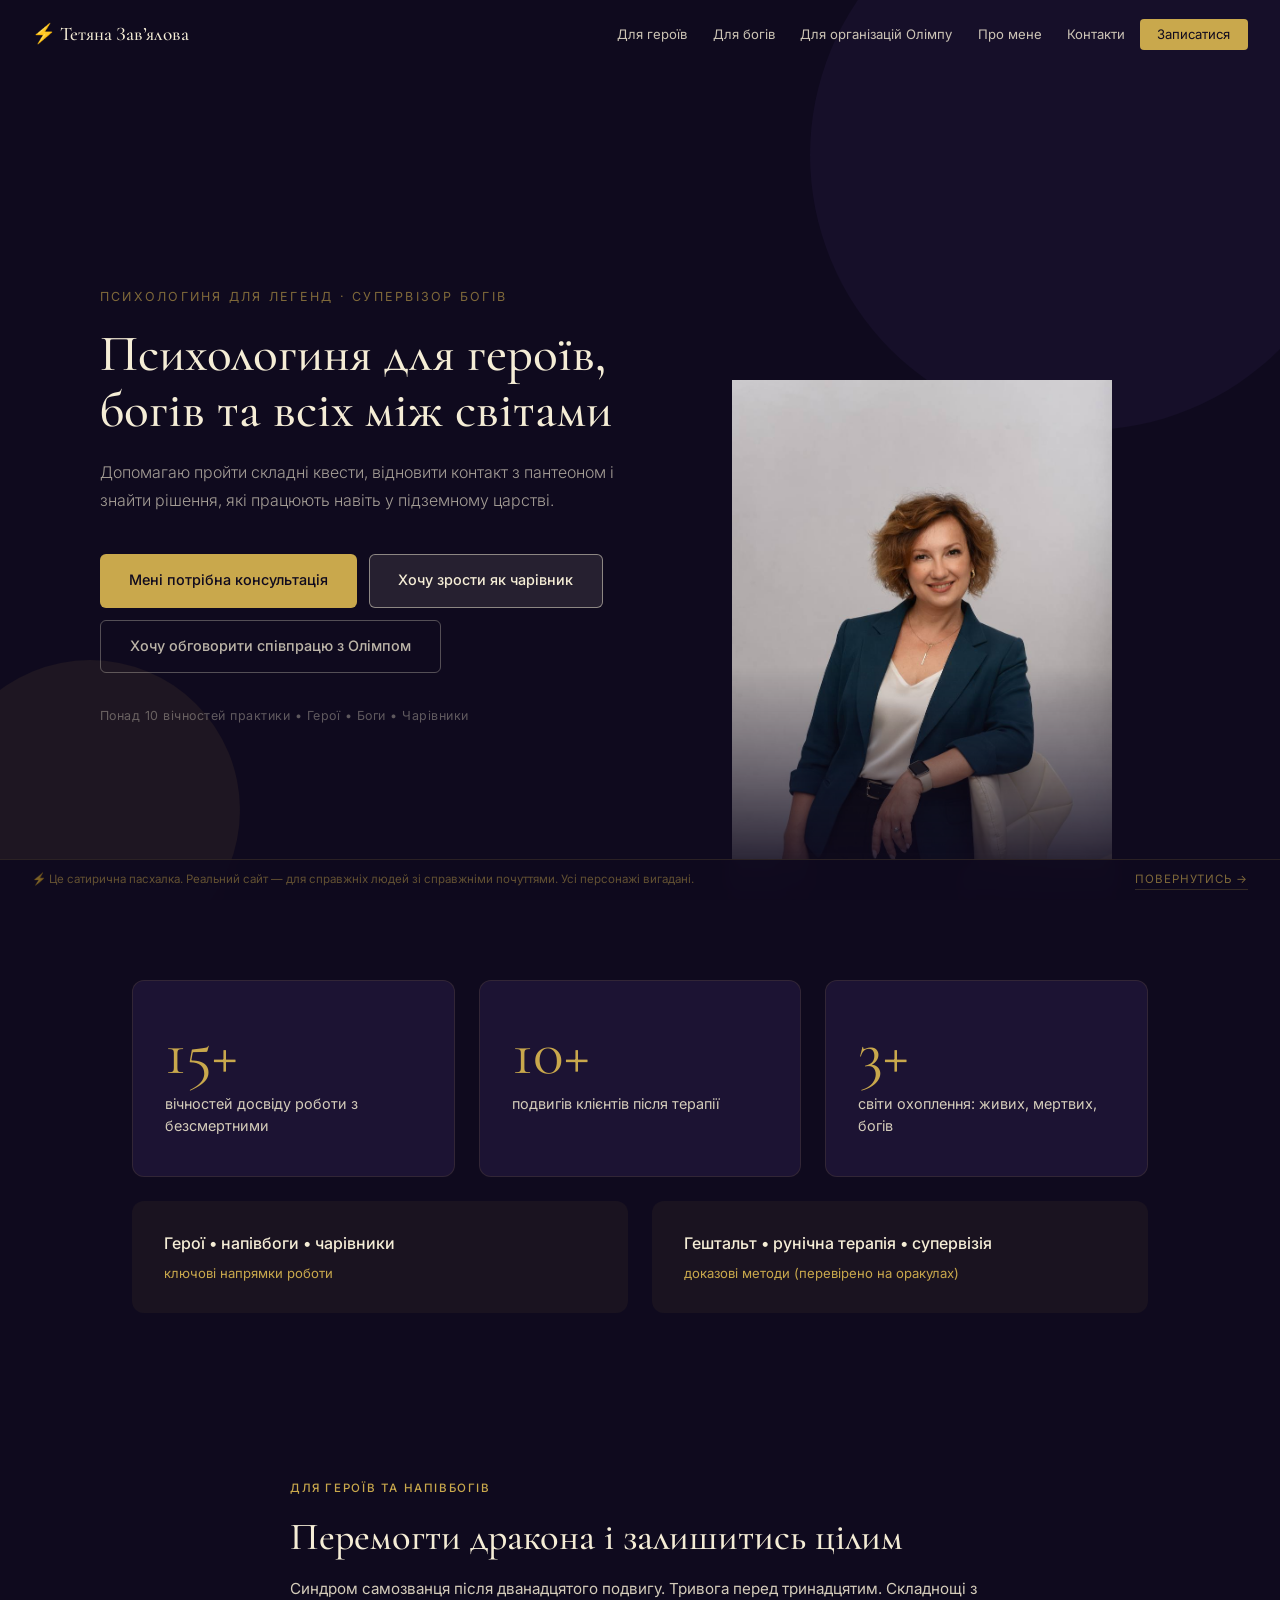
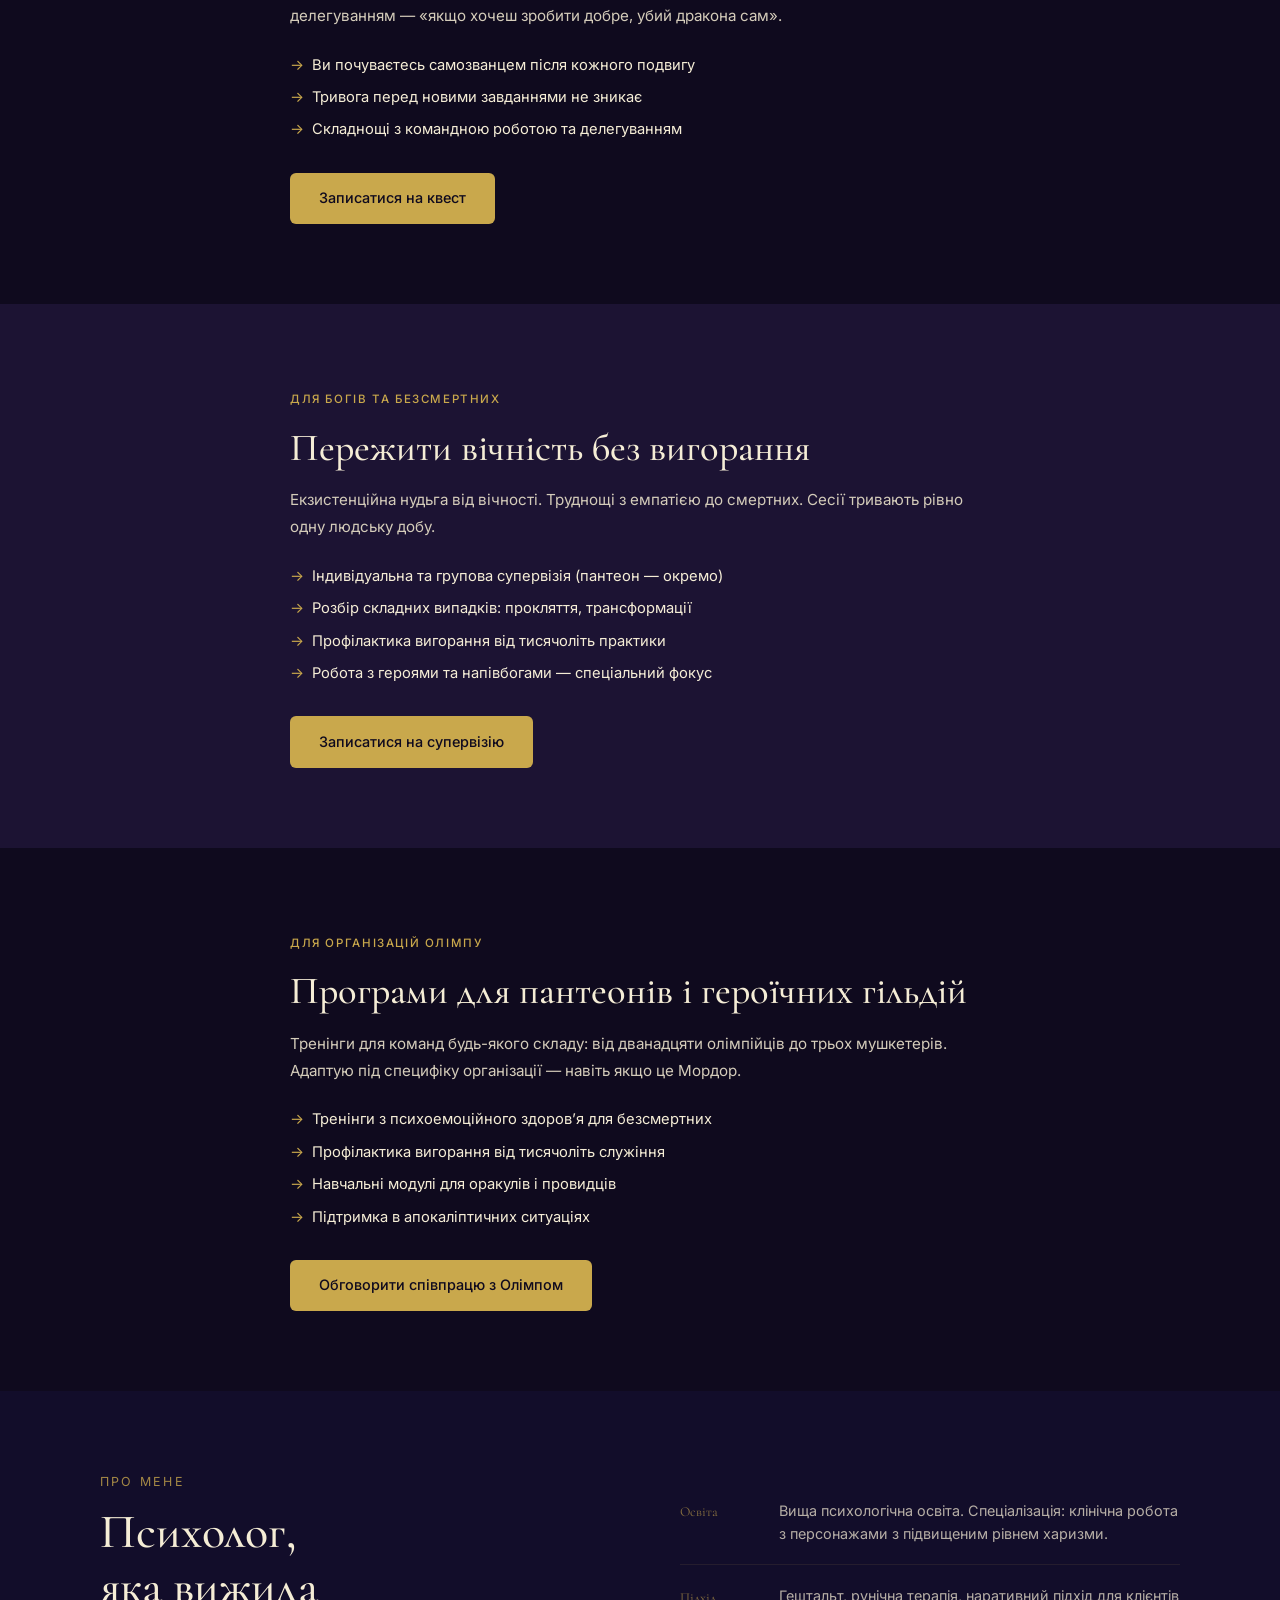
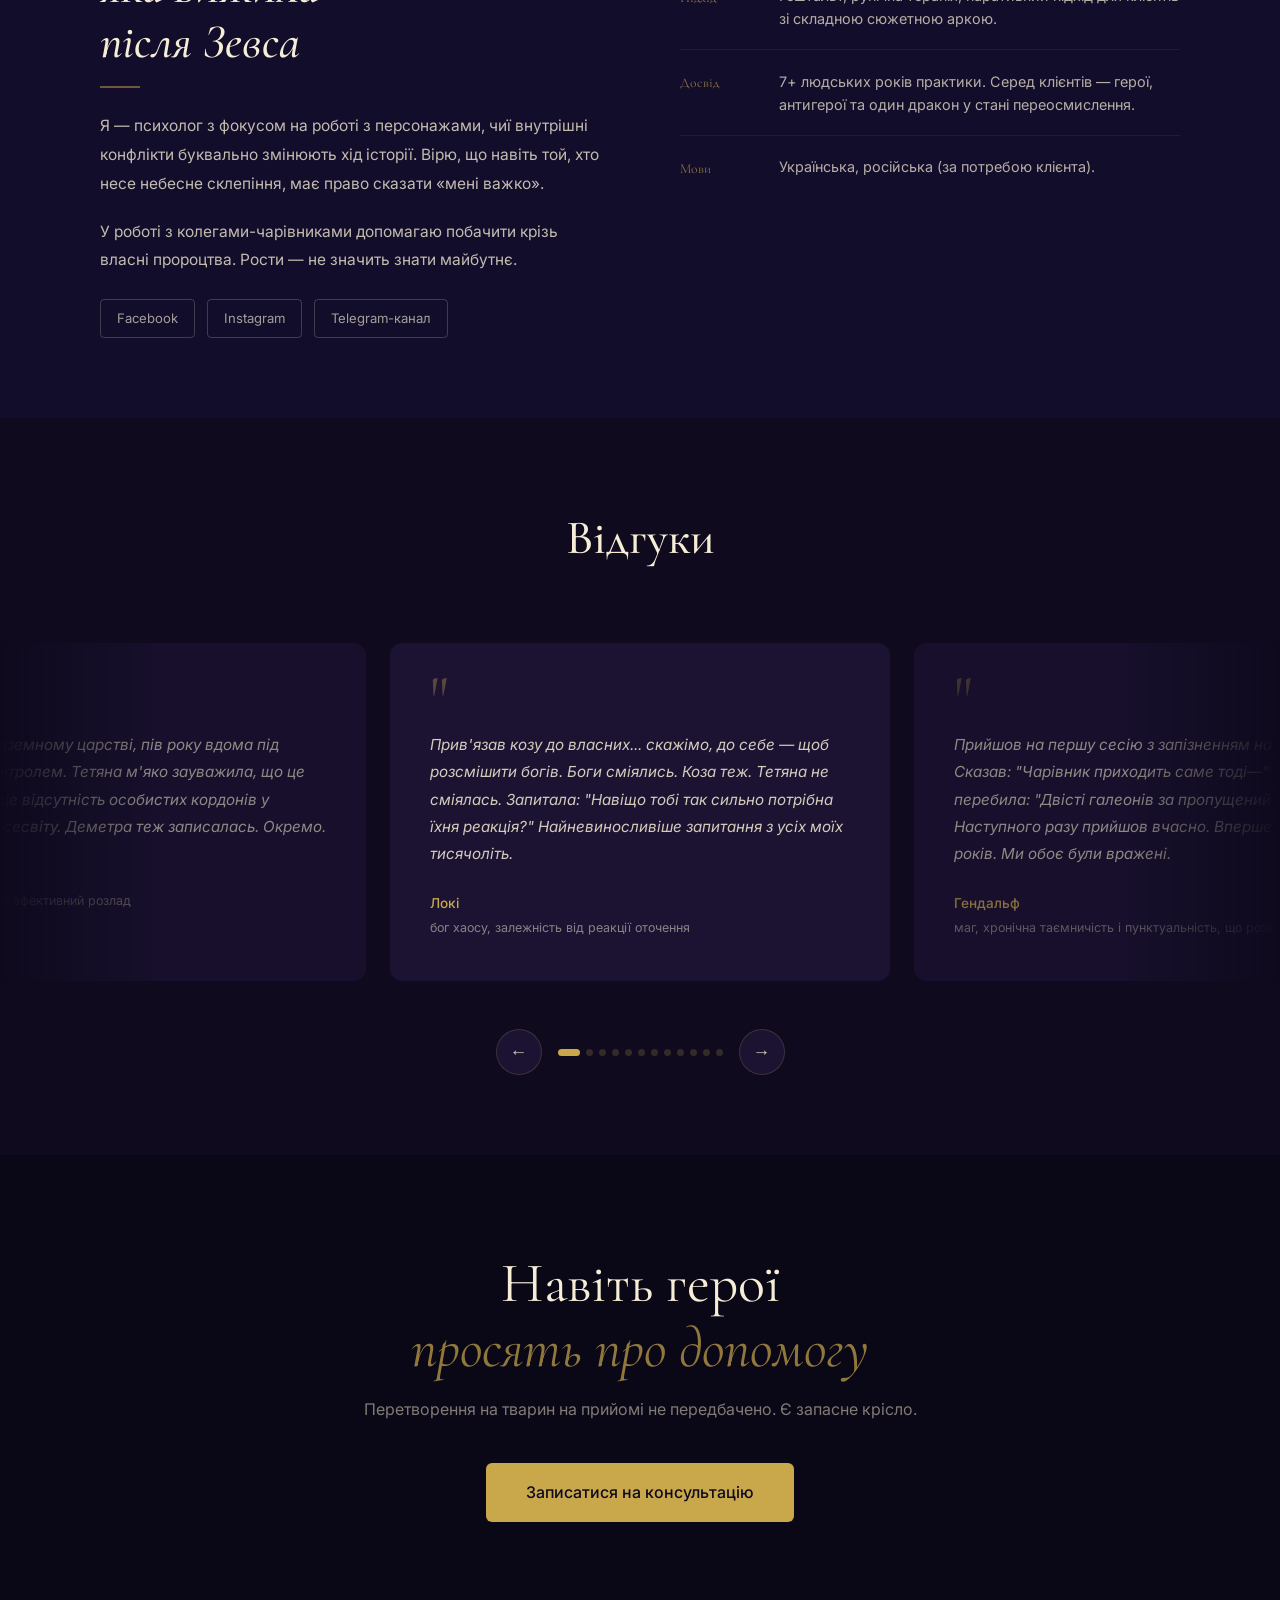
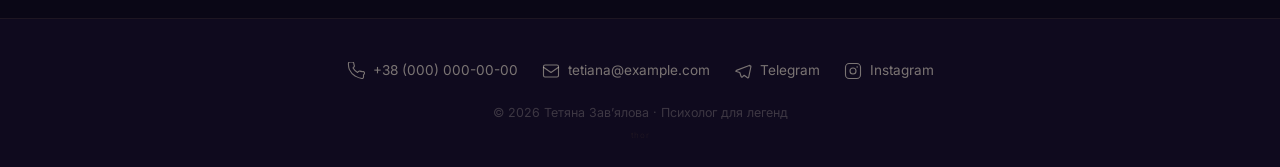
==== commit 2b3921c7: "Add files via upload" ====
--- a/index_thor.html
+++ b/index_thor.html
@@ -65,13 +65,13 @@
 <section id="stats">
   <div class="container">
     <div class="stats-grid fade-up">
-      <div class="stat-card"><div class="stat-number">30+</div><div class="stat-label">ельфійських років досвіду роботи з безсмертними</div></div>
-      <div class="stat-card"><div class="stat-number">20+</div><div class="stat-label">подвигів клієнтів після терапії</div></div>
+      <div class="stat-card"><div class="stat-number">15+</div><div class="stat-label">вічностей досвіду роботи з безсмертними</div></div>
+      <div class="stat-card"><div class="stat-number">10+</div><div class="stat-label">подвигів клієнтів після терапії</div></div>
       <div class="stat-card"><div class="stat-number">3+</div><div class="stat-label">світи охоплення: живих, мертвих, богів</div></div>
     </div>
     <div class="stats-tags fade-up">
       <div class="stats-tag-card"><div class="stats-tag-title">Герої&nbsp;•&nbsp;напівбоги&nbsp;•&nbsp;чарівники</div><div class="stats-tag-sub">ключові напрямки роботи</div></div>
-      <div class="stats-tag-card"><div class="stats-tag-title">Алхімія&nbsp;•&nbsp;рунічна терапія&nbsp;•&nbsp;некромантія</div><div class="stats-tag-sub">доказові методи (перевірено на оракулах)</div></div>
+      <div class="stats-tag-card"><div class="stats-tag-title">Гештальт&nbsp;•&nbsp;рунічна терапія&nbsp;•&nbsp;супервізія</div><div class="stats-tag-sub">доказові методи (перевірено на оракулах)</div></div>
     </div>
   </div>
 </section>
@@ -158,12 +158,13 @@
   <div class="reviews-title fade-up">Відгуки</div>
   <div class="carousel-outer">
     <div class="carousel-track" id="carouselTrack">
-      <div class="carousel-card"><div class="card-quote">"</div><p class="card-text">Тетяна не просто проводить тренінги — вона створює простір, у якому молодь почувається в безпеці і готова відкрито говорити навіть про складні теми.</p><p class="card-author">Радіон Тарабанов</p><p class="card-role">Проектний координатор БФ «Посмішка ЮА»</p></div>
-      <div class="carousel-card"><div class="card-quote">"</div><p class="card-text">Триденний цикл тренінгів із профілактики емоційного вигорання став для наших учасників справді цінним досвідом. Після завершення багато хто говорив, що забирає із собою не лише нові знання, а й внутрішній ресурс.</p><p class="card-author">Марія Естріна, директорка</p><p class="card-role">Всеукраїнський єврейський БФ "Хесед Ар'є"</p></div>
-      <div class="carousel-card"><div class="card-quote">"</div><p class="card-text">Мені завжди дивувало, як Тетяна вміє поєднувати глибоку експертність із простотою подачі. Поруч із нею завжди було відчуття, що все буде зроблено якісно і з турботою про людей.</p><p class="card-author">Тетяна Коврига</p><p class="card-role">Директорка Освітньої фундації ГО GoGlobal</p></div>
-      <div class="carousel-card"><div class="card-quote">"</div><p class="card-text">Ми прийшли до вас, бо зовсім не розуміли, як допомогти доньці. Вже після перших зустрічей побачили зміни — поменшало конфліктів, ми навчилися краще розуміти її емоції.</p><p class="card-author">Амалія</p><p class="card-role">мама 9-річної дитини</p></div>
-      <div class="carousel-card"><div class="card-quote">"</div><p class="card-text">Вже після першої зустрічі я зрозуміла, що знайшла свого психолога. Найбільша перемога — у нашій сімʼї припинилися щоденні конфлікти. Те, що ще нещодавно здавалося неможливим, стало нашою реальністю.</p><p class="card-author">Ірина</p><p class="card-role">мама 15-річної дівчини</p></div>
-      <div class="carousel-card"><div class="card-quote">"</div><p class="card-text">Діти були у захопленні. Ви так легко і природно знаходите з ними спільну мову. А дихати по долоньці тепер буду і я. 😊</p><p class="card-author">Тетяна</p><p class="card-role">засновниця освітньої студії «Поступ»</p></div>
+      <div class="carousel-card"><div class="card-quote">"</div><p class="card-text">100 років сну — це не лінь. Це захисна дисоціація. Тепер я прокидаюся сама, без поцілунків незнайомців. Межі побудовані. Принц отримав ввічливу відмову і, здається, теж звернувся по допомогу.</p><p class="card-author">Спляча Красуня</p><p class="card-role">принцеса, майстер здорового сну</p></div>
+      <div class="carousel-card"><div class="card-quote">"</div><p class="card-text">Кочу каменя вгору — він скочується. Знову вгору — знову вниз. Прийшов до Тетяни. Вона запитала: "А навіщо ти продовжуєш?" Я завис. Це перше запитання за вічність, на яке в мене не було відповіді.</p><p class="card-author">Сізіф</p><p class="card-role">цар, нав'язливе повторення</p></div>
+      <div class="carousel-card"><div class="card-quote">"</div><p class="card-text">Пів року в підземному царстві, пів року вдома під маминим контролем. Тетяна м'яко зауважила, що це не "доля" — це відсутність особистих кордонів у масштабах всесвіту. Деметра теж записалась. Окремо.</p><p class="card-author">Персефона</p><p class="card-role">богиня, сезонний афективний розлад</p></div>
+      <div class="carousel-card"><div class="card-quote">"</div><p class="card-text">Вкрав вогонь для людей, прикували до скелі, щодня орел їсть печінку. І навіть тоді думав: "Головне, що їм тепло". Тетяна назвала це "синдромом рятівника в термінальній стадії". Гостро. Але чесно.</p><p class="card-author">Прометей</p><p class="card-role">титан, хронічний рятівник</p></div>
+      <div class="carousel-card"><div class="card-quote">"</div><p class="card-text">317 років тримав небо на плечах і жодного разу не попросив підміни. Коли Геракл запропонував — майже погодився, але потім забрав назад. Тетяна сказала: це не відповідальність, це злиття з функцією. Тепер небо стоїть на підставці. Вперше сплю горизонтально.</p><p class="card-author">Атлант</p><p class="card-role">титан, хронічна перевтома</p></div>
+      <div class="carousel-card"><div class="card-quote">"</div><p class="card-text">Прив'язав козу до власних... скажімо, до себе — щоб розсмішити богів. Боги сміялись. Коза теж. Тетяна не сміялась. Запитала: "Навіщо тобі так сильно потрібна їхня реакція?" Найневиносливіше запитання з усіх моїх тисячоліть.</p><p class="card-author">Локі</p><p class="card-role">бог хаосу, залежність від реакції оточення</p></div>
+      <div class="carousel-card"><div class="card-quote">"</div><p class="card-text">Прийшов на першу сесію з запізненням на годину. Сказав: "Чарівник приходить саме тоді—" Тетяна перебила: "Двісті галеонів за пропущений час". Наступного разу прийшов вчасно. Вперше за дві тисячі років. Ми обоє були вражені.</p><p class="card-author">Гендальф</p><p class="card-role">маг, хронічна таємничість і пунктуальність, що розвивається</p></div>
     </div>
   </div>
   <div class="carousel-nav">
@@ -215,7 +216,7 @@
     <h3>Оберіть зручний спосіб</h3>
     <p>Оберіть, як вам зручніше записатися.</p>
     <div class="popup-btns">
-      <a href="https://t.me/Tetiana_Zavialova?text=Добридень,%20Тетяно.%20Хочу%20записатись%20на%20обряд." class="popup-btn tg" target="_blank" rel="noopener">
+      <a href="https://t.me/Tetiana_Zavialova?text=%D0%94%D0%BE%D0%B1%D1%80%D0%B8%D0%B4%D0%B5%D0%BD%D1%8C%2C%20%D0%A2%D0%B5%D1%82%D1%8F%D0%BD%D0%BE.%20%D0%A5%D0%BE%D1%87%D1%83%20%D0%B7%D0%B0%D0%BF%D0%B8%D1%81%D0%B0%D1%82%D0%B8%D1%81%D1%8C%20%D0%BD%D0%B0%20%D0%BA%D0%BE%D0%BD%D1%81%D1%83%D0%BB%D1%8C%D1%82%D0%B0%D1%86%D1%96%D1%8E." class="popup-btn tg" target="_blank" rel="noopener">
         <svg class="popup-icon" viewBox="0 0 24 24"><path d="M21.2 4.4L3.3 11.2c-1.2.5-1.2 1.1-.2 1.4l4.6 1.4 1.8 5.4c.2.6.4.8.9.8.4 0 .6-.2.9-.4l2.2-2.1 4.5 3.3c.8.4 1.4.2 1.6-.8l2.9-13.6c.3-1.2-.4-1.7-1.3-1.2z"/></svg>
         Написати в Telegram
       </a>
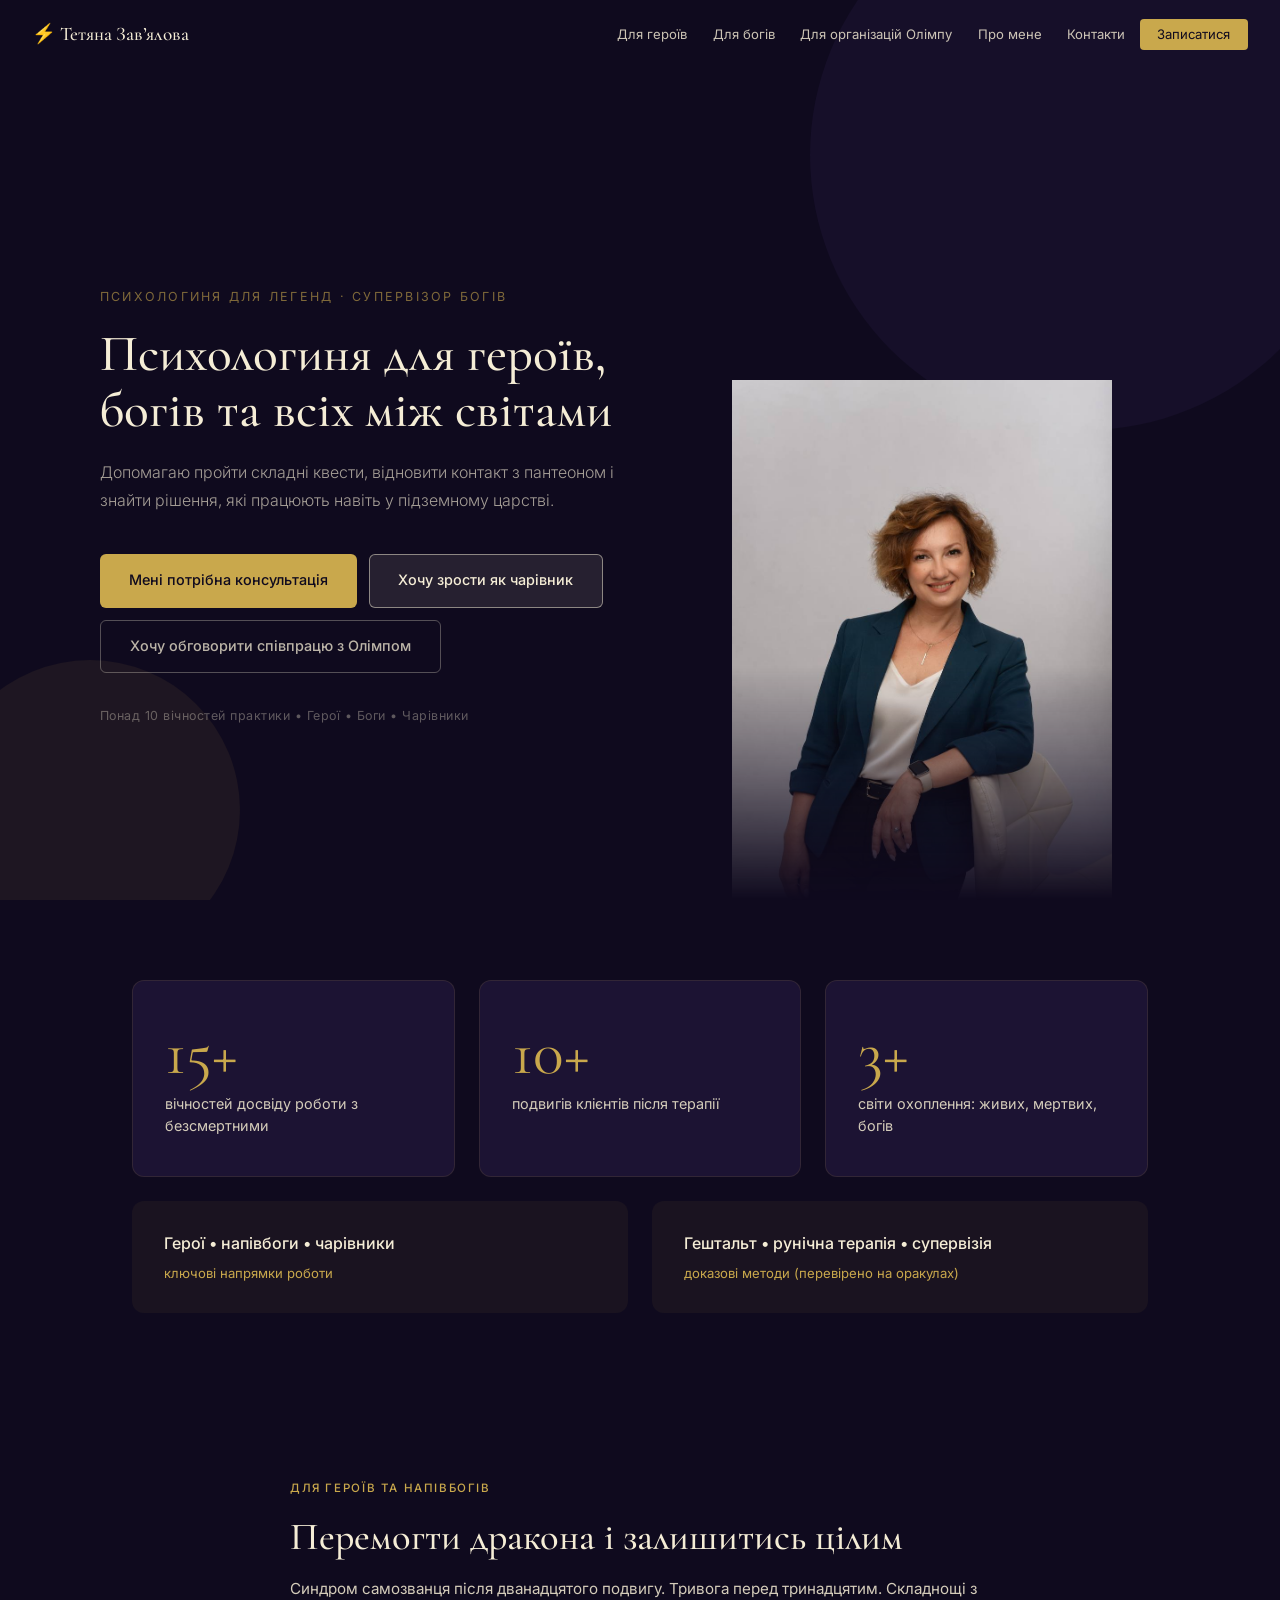
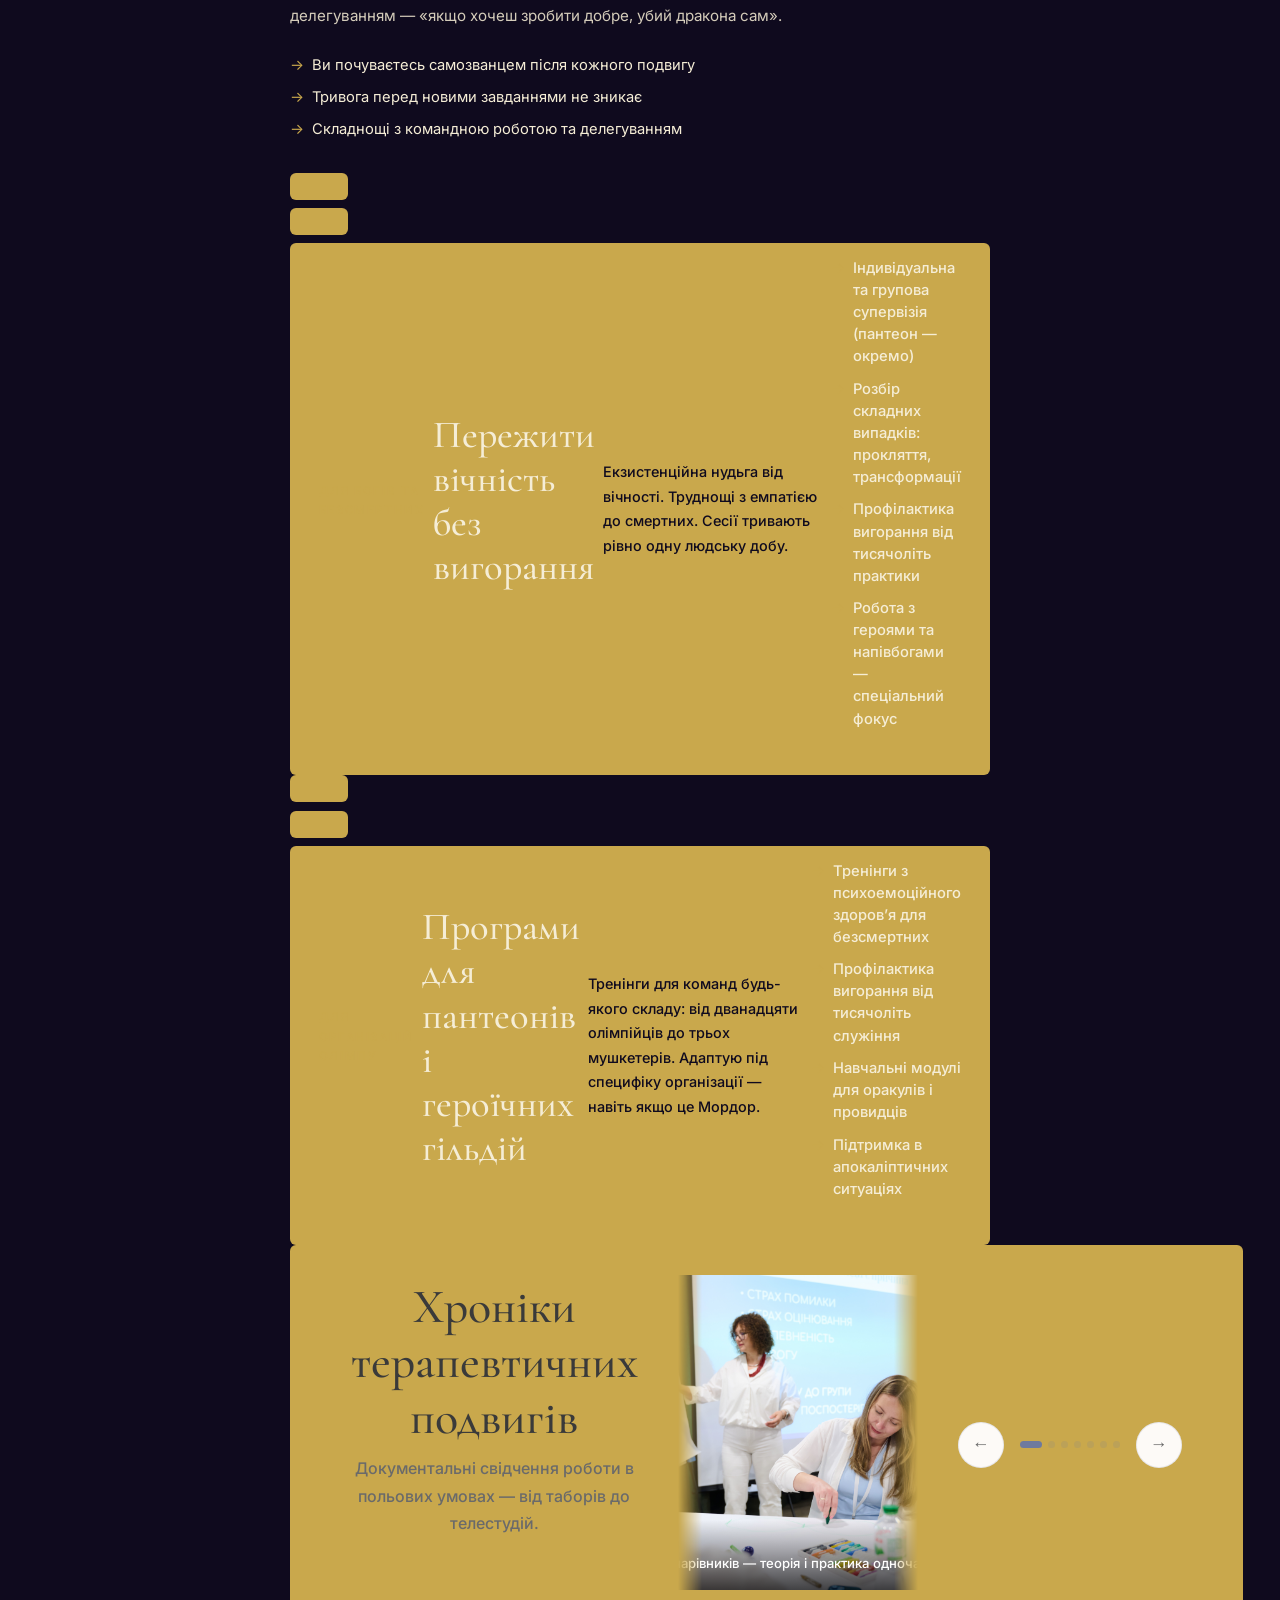
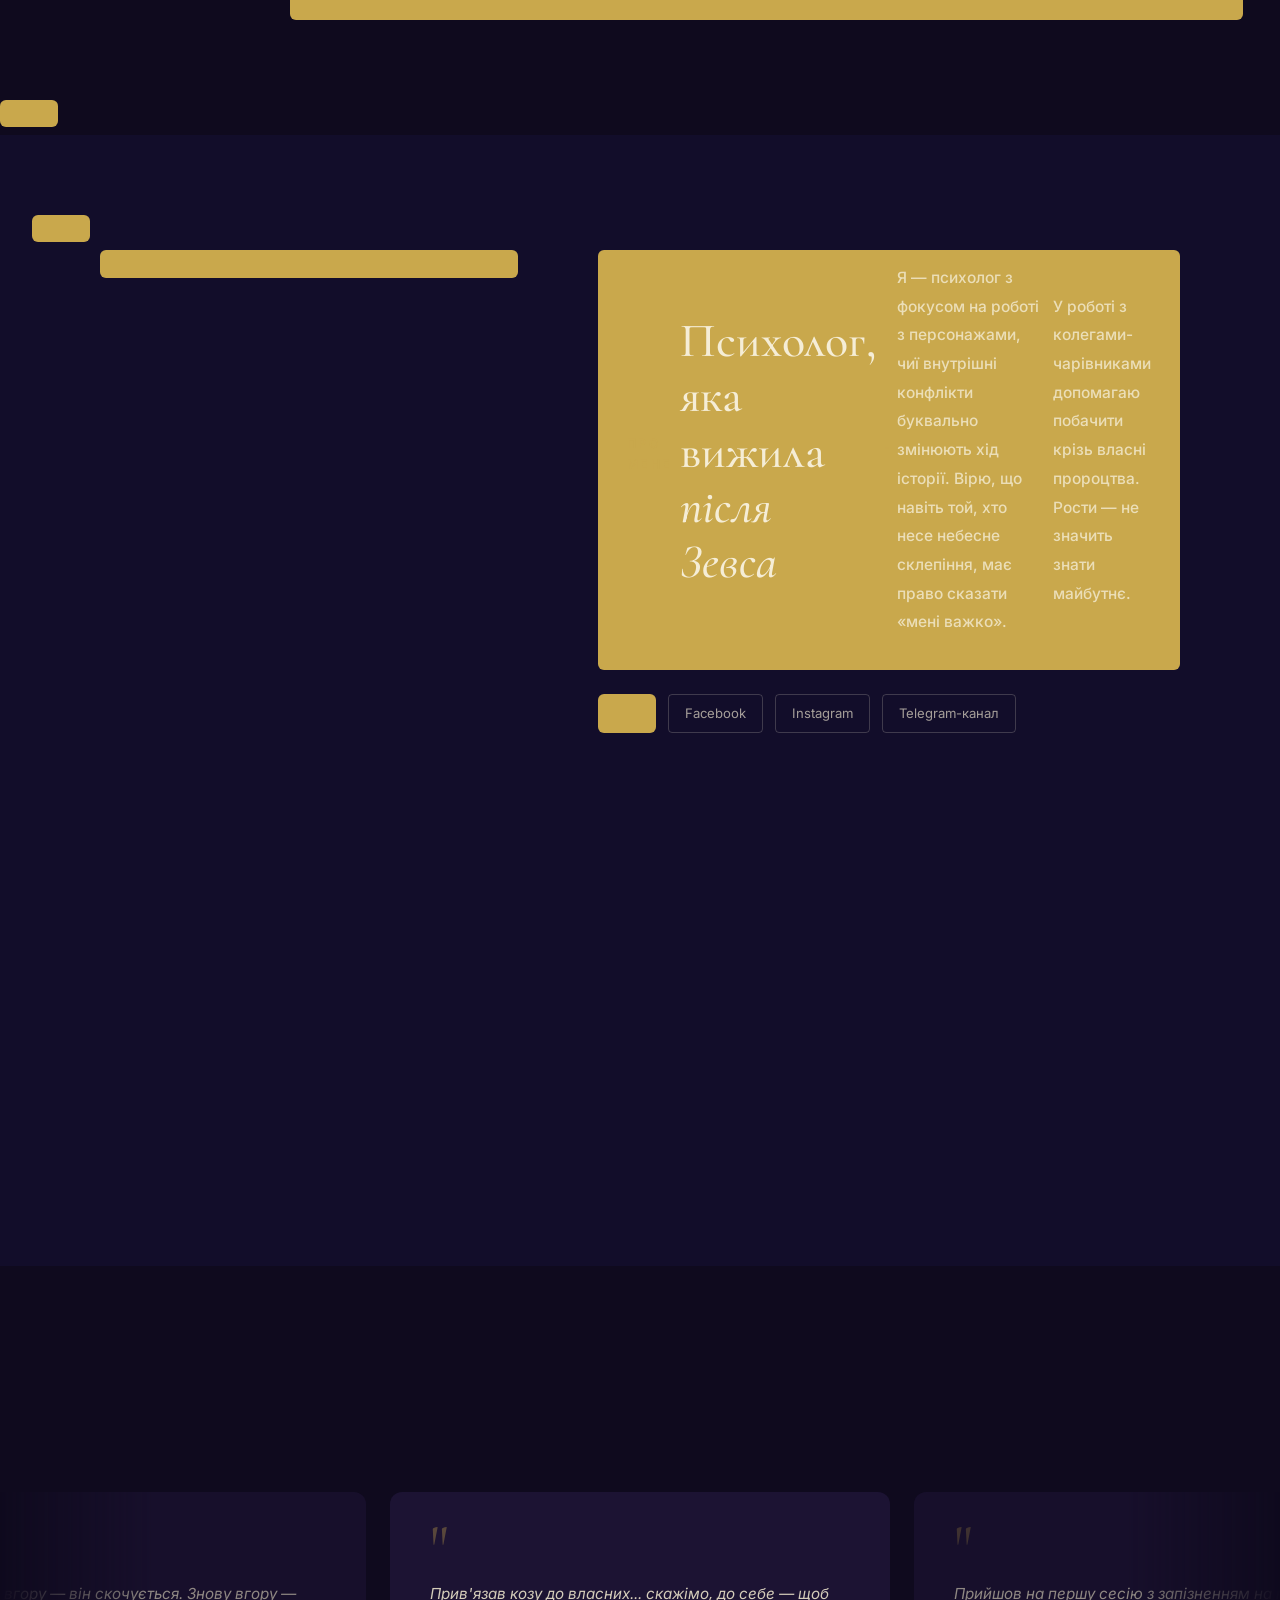
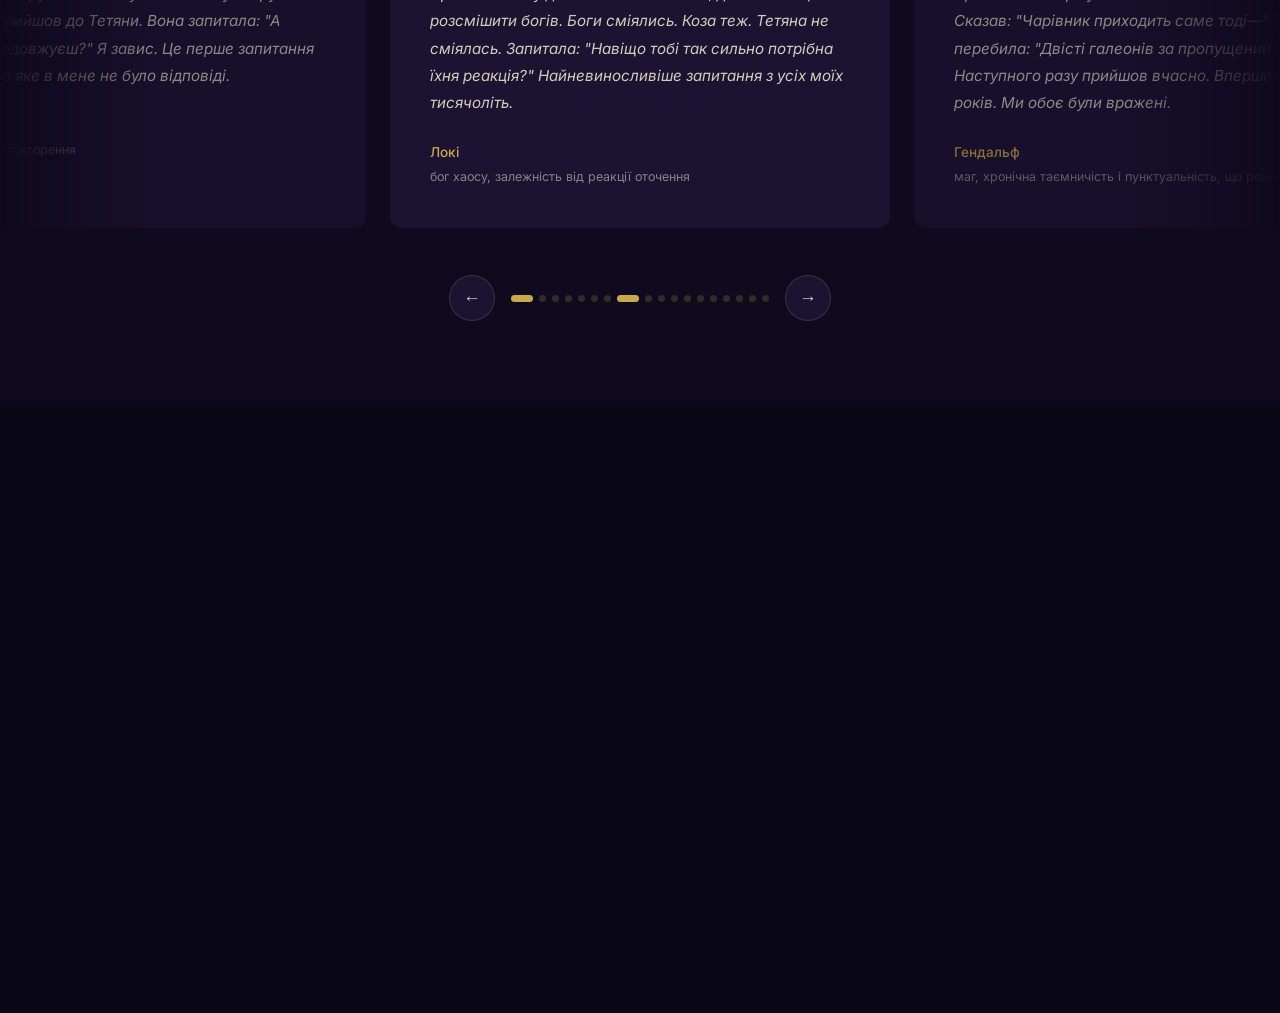
==== commit 4d3c83a5: "Add files via upload" ====
--- a/index_thor.html
+++ b/index_thor.html
@@ -88,7 +88,7 @@
         <li>Тривога перед новими завданнями не зникає</li>
         <li>Складнощі з командною роботою та делегуванням</li>
       </ul>
-      <a href="#cta" class="btn btn-primary" onclick="openPopup(event)">Записатися на квест</a>
+      <a href="#cta" class="btn btn-primary" onclick="openPopup(event,'consult')>Записатися на квест</a>
     </div>
   </div>
 </section>
@@ -106,7 +106,7 @@
         <li>Профілактика вигорання від тисячоліть практики</li>
         <li>Робота з героями та напівбогами — спеціальний фокус</li>
       </ul>
-      <a href="#cta" class="btn btn-primary" onclick="openPopup(event)">Записатися на супервізію</a>
+      <a href="#cta" class="btn btn-primary" onclick="openPopup(event,'supervision')>Записатися на супервізію</a>
     </div>
   </div>
 </section>
@@ -124,10 +124,47 @@
         <li>Навчальні модулі для оракулів і провидців</li>
         <li>Підтримка в апокаліптичних ситуаціях</li>
       </ul>
-      <a href="#cta" class="btn btn-primary" onclick="openPopup(event)">Обговорити співпрацю з Олімпом</a>
-    </div>
-  </div>
-</section>
+      <a href="#cta" class="btn btn-primary" onclick="openPopup(event,'cooperation')>Обговорити співпрацю з Олімпом</a>
+    </div>
+  </div>
+</section>
+
+
+<!-- GALLERY -->
+<section id="gallery">
+  <div class="container">
+    <div class="gallery-header fade-up" style="text-align:center;margin-bottom:3rem;">
+      <h2 class="gallery-title" style="font-family:'Cormorant Garamond',serif;font-size:clamp(2rem,4vw,3rem);font-weight:500;color:var(--graphite);margin-bottom:0.6rem;">Хроніки терапевтичних подвигів</h2>
+      <p style="font-size:1rem;color:var(--graphite-mid);">Документальні свідчення роботи в польових умовах — від таборів до телестудій.</p>
+    </div>
+  </div>
+
+  <div class="gallery-carousel-outer">
+    <div class="gallery-carousel-track" id="galleryCarouselTrack">
+      <div class="gallery-photo-card" data-caption="Навчання чарівників — теорія і практика одночасно"><img src="img/photo1.jpg" alt="Навчання"><div class="gallery-photo-caption">Навчання чарівників — теорія і практика одночасно</div></div>
+      <div class="gallery-photo-card" data-caption="Теплий контакт з маленьким героєм. Іграшковий пес не постраждав"><img src="img/photo2.jpg" alt="Діти"><div class="gallery-photo-caption">Теплий контакт з маленьким героєм. Іграшковий пес не постраждав</div></div>
+      <div class="gallery-photo-card" data-caption="Junior Eurovision — бо юні зірки теж потребують психологічного супроводу"><img src="img/photo3.jpg" alt="Junior Eurovision"><div class="gallery-photo-caption">Junior Eurovision — бо юні зірки теж потребують психологічного супроводу</div></div>
+      <div class="gallery-photo-card" data-caption="Інтерв'ю. Камера теж не перетворилась на камінь"><img src="img/photo4.jpg" alt="Інтерв'ю"><div class="gallery-photo-caption">Інтерв'ю. Камера теж не перетворилась на камінь</div></div>
+      <div class="gallery-photo-card" data-caption="Пояснення складних концепцій без застосування магії"><img src="img/photo5.jpg" alt="Навчання команд"><div class="gallery-photo-caption">Пояснення складних концепцій без застосування магії</div></div>
+      <div class="gallery-photo-card" data-caption="Wonder Camp — де навіть Геракл відпочив би від подвигів"><img src="img/photo6.jpg" alt="Wonder Camp"><div class="gallery-photo-caption">Wonder Camp — де навіть Геракл відпочив би від подвигів</div></div>
+      <div class="gallery-photo-card" data-caption="Групова сесія. Всі присутні — добровільно"><img src="img/photo7.jpg" alt="Групова сесія"><div class="gallery-photo-caption">Групова сесія. Всі присутні — добровільно</div></div>
+    </div>
+  </div>
+
+  <div class="gallery-nav">
+    <button class="gallery-btn" id="galleryPrev">←</button>
+    <div class="gallery-dots-wrap" id="galleryDots"></div>
+    <button class="gallery-btn" id="galleryNext">→</button>
+  </div>
+</section>
+
+<!-- LIGHTBOX -->
+<div class="lightbox" id="lightbox">
+  <div class="lightbox-bg" id="lightboxBg"></div>
+  <button class="lightbox-close" id="lightboxClose">×</button>
+  <img class="lightbox-img" id="lightboxImg" src="" alt="">
+  <div class="lightbox-caption" id="lightboxCaption"></div>
+</div>
 
 <!-- ABOUT -->
 <section id="about-section">
@@ -180,7 +217,7 @@
     <h2 class="cta-title fade-up">Навіть герої<br><em>просять про допомогу</em></h2>
     <p class="cta-sub fade-up">Перетворення на тварин на прийомі не передбачено. Є запасне крісло.</p>
     <div class="fade-up">
-      <a href="#" class="btn btn-primary" style="font-size:1rem;padding:1rem 2.5rem;" onclick="openPopup(event)">Записатися на консультацію</a>
+      <a href="#" class="btn btn-primary" style="font-size:1rem;padding:1rem 2.5rem;" onclick="openPopup(event,'consult')>Записатися на консультацію</a>
     </div>
   </div>
 </section>
@@ -206,6 +243,7 @@
     </a>
   </div>
   <p class="footer-copy">© 2026 Тетяна Завʼялова · Психолог для легенд</p>
+  <a href="https://docs.google.com/document/d/17sQR_1xbptvYA7_Yo4621hsWRMd2FKAU824ulREav3U/edit" class="footer-offer-link" target="_blank" rel="noopener">Договір оферти (боги підписують нотаріально)</a>
   <span class="footer-thor" id="thorTrigger">thor</span>
 </footer>
 
--- a/css/styles.css
+++ b/css/styles.css
@@ -1,5 +1,5 @@
 /* ============================================================
-   TETIANA ZAVIALOVA - styles.css
+   TETIANA ZAVIALOVA — styles.css
    Palette: --indigo #6E7A9E | --sand #F2E8DC | --graphite #3A3A3A | --rust #D9743D
    ============================================================ */
 
@@ -216,8 +216,7 @@
   flex: 0 0 500px;
   background: var(--sand); border-radius: 12px; padding: 2.5rem;
   box-sizing: border-box;
-  /* height fixed via JS on load */
-  opacity: 0.45;
+  opacity: 0.35;
   transition: opacity 0.45s ease;
   pointer-events: none;
 }
@@ -283,15 +282,23 @@
 
 /* ---- RESPONSIVE ------------------------------------------ */
 @media (max-width: 900px) {
-  #home { padding: 6rem 2rem 3rem; }
-  .hero-inner { grid-template-columns: 1fr; text-align: center; }
+  #home { padding: 6rem 2rem 0; min-height: auto; }
+  .hero-inner {
+    grid-template-columns: 1fr;
+    grid-template-rows: auto auto;
+    text-align: center;
+    gap: 0;
+  }
+  .hero-left { order: 1; padding: 2.5rem 0 1.5rem; }
+  .hero-right { order: 2; justify-content: center; margin-top: 0; }
   .hero-btns { justify-content: center; }
-  .hero-right { justify-content: center; margin-top: 2rem; }
-  .hero-photo-wrap { height: 320px; max-width: 240px; }
+  .hero-photo-wrap { height: 380px; max-width: 100%; border-radius: 0; }
+  .hero-photo-wrap img { object-position: top center; }
   .about-grid { grid-template-columns: 1fr; gap: 3rem; }
   .stats-grid { grid-template-columns: 1fr; }
   .stats-tags { grid-template-columns: 1fr; }
 }
+
 @media (max-width: 768px) {
   nav { padding: 1rem 1.25rem; }
   .nav-links { display: none; }
@@ -301,4 +308,258 @@
   .hero-btns .btn { width: 100%; max-width: 300px; }
   .carousel-card { flex: 0 0 280px; padding: 1.8rem; }
   .footer-contacts { flex-direction: column; align-items: center; gap: 1rem; }
-}
+  .hero-links { justify-content: center; flex-direction: column; gap: 0.5rem; }
+
+  /* Mobile hero: hide eyebrow, title; subtitle becomes heading; hide meta */
+  .hero-eyebrow { display: none; }
+  .hero-title    { display: none; }
+  .hero-meta     { display: none; }
+  .hero-subtitle {
+    font-size: 1.4rem;
+    font-family: 'Cormorant Garamond', serif;
+    font-weight: 500;
+    color: var(--sand);
+    line-height: 1.2;
+    margin-bottom: 1.5rem;
+    font-style: normal;
+  }
+  .hero-photo-wrap { height: 320px; max-width: 100%; border-radius: 0; }
+}
+
+/* ---- HERO LINKS ------------------------------------------ */
+.hero-links {
+  display: flex; gap: 1.5rem; flex-wrap: wrap; margin-top: 0.5rem;
+}
+.hero-links a {
+  font-size: 0.88rem; color: rgba(242,232,220,0.7);
+  text-decoration: none; letter-spacing: 0.03em;
+  transition: color 0.2s;
+}
+.hero-links a:hover { color: var(--sand); }
+
+/* ---- STATS NOTE ------------------------------------------ */
+.stats-note {
+  font-size: 0.78rem; color: var(--graphite-mid);
+  margin-top: 1rem; padding: 0 0.25rem;
+}
+.stat-asterisk { color: var(--rust); font-size: 0.9em; }
+
+/* ---- ABOUT EXTRA ----------------------------------------- */
+.about-edu {
+  font-size: 0.85rem; color: rgba(242,232,220,0.55);
+  margin-top: 1.2rem; margin-bottom: 0.6rem;
+  letter-spacing: 0.02em;
+}
+.about-certs-link {
+  font-size: 0.85rem; color: rgba(242,232,220,0.65);
+  text-decoration: none; border-bottom: 1px solid rgba(242,232,220,0.25);
+  transition: color 0.2s, border-color 0.2s;
+}
+.about-certs-link:hover { color: var(--sand); border-color: rgba(242,232,220,0.6); }
+
+/* ---- GALLERY HEADER -------------------------------------- */
+.gallery-header { text-align: center; margin-bottom: 3rem; }
+.gallery-title {
+  font-family: 'Cormorant Garamond', serif;
+  font-size: clamp(2rem, 4vw, 3rem); font-weight: 500;
+  color: var(--graphite); margin-bottom: 0.6rem;
+}
+.gallery-sub { font-size: 1rem; color: var(--graphite-mid); }
+
+/* ---- GALLERY MOSAIC (desktop) ---------------------------- */
+.gallery-mosaic {
+  display: grid;
+  grid-template-columns: 2fr 1fr;
+  grid-template-rows: auto auto auto;
+  gap: 6px;
+}
+.gallery-item {
+  position: relative; overflow: hidden;
+  border-radius: 6px; cursor: pointer;
+  background: var(--sand);
+}
+.gallery-item img {
+  width: 100%; height: 100%;
+  object-fit: cover; display: block;
+  transition: transform 0.4s ease;
+}
+.gallery-item:hover img { transform: scale(1.03); }
+
+.gallery-caption {
+  position: absolute; bottom: 0; left: 0; right: 0;
+  background: linear-gradient(to top, rgba(0,0,0,0.72) 0%, transparent 100%);
+  color: #fff; font-size: 0.82rem; padding: 1.5rem 1rem 0.85rem;
+  opacity: 0; transform: translateY(6px);
+  transition: opacity 0.3s, transform 0.3s;
+}
+.gallery-item:hover .gallery-caption { opacity: 1; transform: translateY(0); }
+
+/* Mosaic layout */
+.gallery-main    { grid-column: 1; grid-row: 1; height: 380px; }
+.gallery-side    { grid-column: 2; grid-row: 1; display: flex; flex-direction: column; gap: 6px; }
+.gallery-side .gallery-item { flex: 1; min-height: 0; }
+.gallery-bottom-wide { grid-column: 1; grid-row: 2; height: 240px; }
+.gallery-bottom-mid  { grid-column: 2; grid-row: 2; height: 240px; }
+.gallery-full    { grid-column: 1 / -1; grid-row: 3; height: 300px; }
+
+/* bottom row: 2 items in col 2 stacked — fix via sub-grid workaround */
+.gallery-mosaic {
+  grid-template-columns: 2fr 1fr 1fr;
+}
+.gallery-main       { grid-column: 1;     grid-row: 1; }
+.gallery-side       { grid-column: 2 / 4; grid-row: 1; display: grid; grid-template-columns: 1fr 1fr; gap: 6px; }
+.gallery-side .gallery-item { height: 380px; }
+.gallery-bottom-wide { grid-column: 1;    grid-row: 2; height: 240px; }
+.gallery-bottom-mid  { grid-column: 2;    grid-row: 2; height: 240px; }
+.gallery-bottom-mid:last-of-type { grid-column: 3; grid-row: 2; }
+.gallery-full       { grid-column: 1 / -1; grid-row: 3; height: 280px; }
+
+/* ---- GALLERY MOBILE ------------------------------------- */
+.gallery-mobile { display: none; }
+.gallery-swipe-track {
+  display: flex; overflow-x: auto; scroll-snap-type: x mandatory;
+  gap: 12px; padding-bottom: 1rem; scrollbar-width: none;
+  -webkit-overflow-scrolling: touch;
+}
+.gallery-swipe-track::-webkit-scrollbar { display: none; }
+.gallery-slide {
+  flex: 0 0 85vw; scroll-snap-align: center;
+  border-radius: 8px; overflow: hidden; position: relative;
+}
+.gallery-slide img { width: 100%; height: 260px; object-fit: cover; display: block; }
+.gallery-slide-caption {
+  position: absolute; bottom: 0; left: 0; right: 0;
+  background: linear-gradient(to top, rgba(0,0,0,0.65) 0%, transparent 100%);
+  color: #fff; font-size: 0.8rem; padding: 1.2rem 0.85rem 0.7rem;
+}
+
+/* ---- LIGHTBOX ------------------------------------------- */
+.lightbox {
+  display: none; position: fixed; inset: 0; z-index: 500;
+  align-items: center; justify-content: center; padding: 2rem;
+}
+.lightbox.open { display: flex; }
+.lightbox-bg {
+  position: absolute; inset: 0;
+  background: rgba(15,15,20,0.92); backdrop-filter: blur(6px);
+  cursor: pointer;
+}
+.lightbox-close {
+  position: absolute; top: 1.5rem; right: 1.5rem; z-index: 1;
+  background: rgba(255,255,255,0.1); border: none; border-radius: 50%;
+  width: 44px; height: 44px; font-size: 1.4rem; color: #fff;
+  cursor: pointer; display: flex; align-items: center; justify-content: center;
+  transition: background 0.2s;
+}
+.lightbox-close:hover { background: rgba(255,255,255,0.2); }
+.lightbox-img {
+  position: relative; z-index: 1;
+  max-width: 90vw; max-height: 80vh;
+  object-fit: contain; border-radius: 6px;
+}
+.lightbox-caption {
+  position: absolute; bottom: 2rem; left: 50%; transform: translateX(-50%);
+  z-index: 1; color: rgba(255,255,255,0.85); font-size: 0.88rem;
+  background: rgba(0,0,0,0.5); padding: 0.5rem 1rem; border-radius: 4px;
+  white-space: nowrap;
+}
+
+/* ---- FOOTER OFFER LINK ---------------------------------- */
+.footer-offer-link {
+  display: block; font-size: 0.78rem; color: rgba(58,58,58,0.4);
+  text-decoration: none; margin-bottom: 0.4rem;
+  transition: color 0.2s;
+}
+.footer-offer-link:hover { color: var(--rust); }
+
+/* ---- RESPONSIVE ----------------------------------------- */
+@media (max-width: 900px) {
+  .gallery-mosaic { display: none; }
+  .gallery-mobile { display: block; }
+  .gallery-side { grid-template-columns: 1fr; }
+}
+@media (max-width: 768px) {
+  .hero-links { flex-direction: column; gap: 0.6rem; }
+}
+
+/* ---- GALLERY CAROUSEL ------------------------------------ */
+#gallery { padding: 5rem 0; background: var(--white); }
+
+.gallery-carousel-outer {
+  overflow: hidden;
+  padding: 1rem 0 1rem;
+  /* mask only the photo strip, not nav buttons */
+  -webkit-mask-image: linear-gradient(to right, transparent 0%, black 10%, black 90%, transparent 100%);
+  mask-image: linear-gradient(to right, transparent 0%, black 10%, black 90%, transparent 100%);
+}
+.gallery-carousel-track {
+  display: flex;
+  gap: 1.5rem;
+  will-change: transform;
+}
+.gallery-photo-card {
+  flex: 0 0 420px;
+  aspect-ratio: 4/3;
+  border-radius: 10px;
+  overflow: hidden;
+  position: relative;
+  cursor: pointer;
+  opacity: 0.35;
+  transition: opacity 0.45s ease;
+  pointer-events: none;
+  background: var(--sand-dark);
+}
+.gallery-photo-card.active   { opacity: 1;    pointer-events: auto; }
+.gallery-photo-card.adjacent { opacity: 0.65; pointer-events: none; }
+.gallery-photo-card:not(.active):not(.adjacent) { opacity: 0.35; }
+.gallery-photo-card img {
+  width: 100%; height: 100%;
+  object-fit: cover;
+  object-position: center center;
+  display: block;
+  transition: transform 0.4s ease;
+}
+.gallery-photo-card:hover img { transform: scale(1.03); }
+.gallery-photo-caption {
+  position: absolute; bottom: 0; left: 0; right: 0;
+  background: linear-gradient(to top, rgba(0,0,0,0.72) 0%, transparent 100%);
+  color: #fff; font-size: 0.82rem;
+  padding: 2rem 1.2rem 1rem;
+  opacity: 0; transform: translateY(4px);
+  transition: opacity 0.3s, transform 0.3s;
+}
+.gallery-photo-card.active:hover .gallery-photo-caption,
+.gallery-photo-card.active .gallery-photo-caption { opacity: 1; transform: translateY(0); }
+
+.gallery-nav {
+  display: flex; align-items: center; justify-content: center;
+  gap: 1rem; margin-top: 1.5rem; padding: 0 2rem;
+  /* ensure nav is never masked */
+  position: relative; z-index: 2;
+}
+.gallery-btn {
+  width: 46px; height: 46px; border-radius: 50%;
+  border: 1.5px solid var(--border);
+  background: var(--white); cursor: pointer;
+  font-size: 1.1rem; color: var(--graphite-mid);
+  display: flex; align-items: center; justify-content: center;
+  transition: all 0.2s;
+  /* force full opacity — outside masked zone */
+  opacity: 1 !important;
+  -webkit-mask-image: none !important;
+  mask-image: none !important;
+}
+.gallery-btn:hover { border-color: var(--indigo); color: var(--indigo); background: var(--sand); }
+.gallery-dots-wrap { display: flex; gap: 6px; align-items: center; }
+.gallery-dot {
+  width: 7px; height: 7px; border-radius: 50%;
+  background: var(--border); cursor: pointer; transition: all 0.25s;
+}
+.gallery-dot.active { background: var(--indigo); width: 22px; border-radius: 4px; }
+
+/* Remove old mosaic/mobile */
+.gallery-mosaic, .gallery-mobile, .gallery-header + .gallery-mosaic { display: none !important; }
+
+@media (max-width: 768px) {
+  .gallery-photo-card { flex: 0 0 85vw; }
+}
--- a/css/thor.css
+++ b/css/thor.css
@@ -1,4 +1,4 @@
-/* THOR */
+/* THOR — всі правила в body.thor-page, нуль var(), нуль витоку */
 body.thor-page { background:#0F0A1E; color:#F5EDD6; }
 body.thor-page nav.scrolled { background:rgba(15,10,30,0.96); box-shadow:0 1px 0 rgba(201,168,76,0.15); }
 body.thor-page .nav-logo { color:#F5EDD6; }
@@ -101,3 +101,18 @@
 .thor-banner p { font-size:0.72rem; color:rgba(201,168,76,0.45); flex:1; }
 .thor-back { font-size:0.72rem; color:rgba(201,168,76,0.6); text-decoration:none; letter-spacing:0.08em; text-transform:uppercase; border-bottom:1px solid rgba(201,168,76,0.2); white-space:nowrap; transition:color 0.2s; }
 .thor-back:hover { color:#C9A84C; }
+
+/* Thor gallery captions override */
+body.thor-page .gallery-title { color:#F5EDD6; }
+body.thor-page .gallery-sub   { color:#D4CCBA; }
+body.thor-page #gallery       { background:#0F0A1E !important; }
+body.thor-page .gallery-item  { background:#1C1333; }
+body.thor-page .footer-offer-link { color:rgba(201,168,76,0.35); }
+body.thor-page .footer-offer-link:hover { color:#C9A84C; }
+body.thor-page .about-edu { color:rgba(201,168,76,0.45); }
+body.thor-page .about-certs-link { color:rgba(201,168,76,0.55); border-color:rgba(201,168,76,0.2); }
+body.thor-page .about-certs-link:hover { color:#C9A84C; border-color:#C9A84C; }
+body.thor-page .stats-note { color:#D4CCBA; }
+body.thor-page .stat-asterisk { color:#C9A84C; }
+body.thor-page .hero-links a { color:rgba(245,237,214,0.6); }
+body.thor-page .hero-links a:hover { color:#F5EDD6; }
